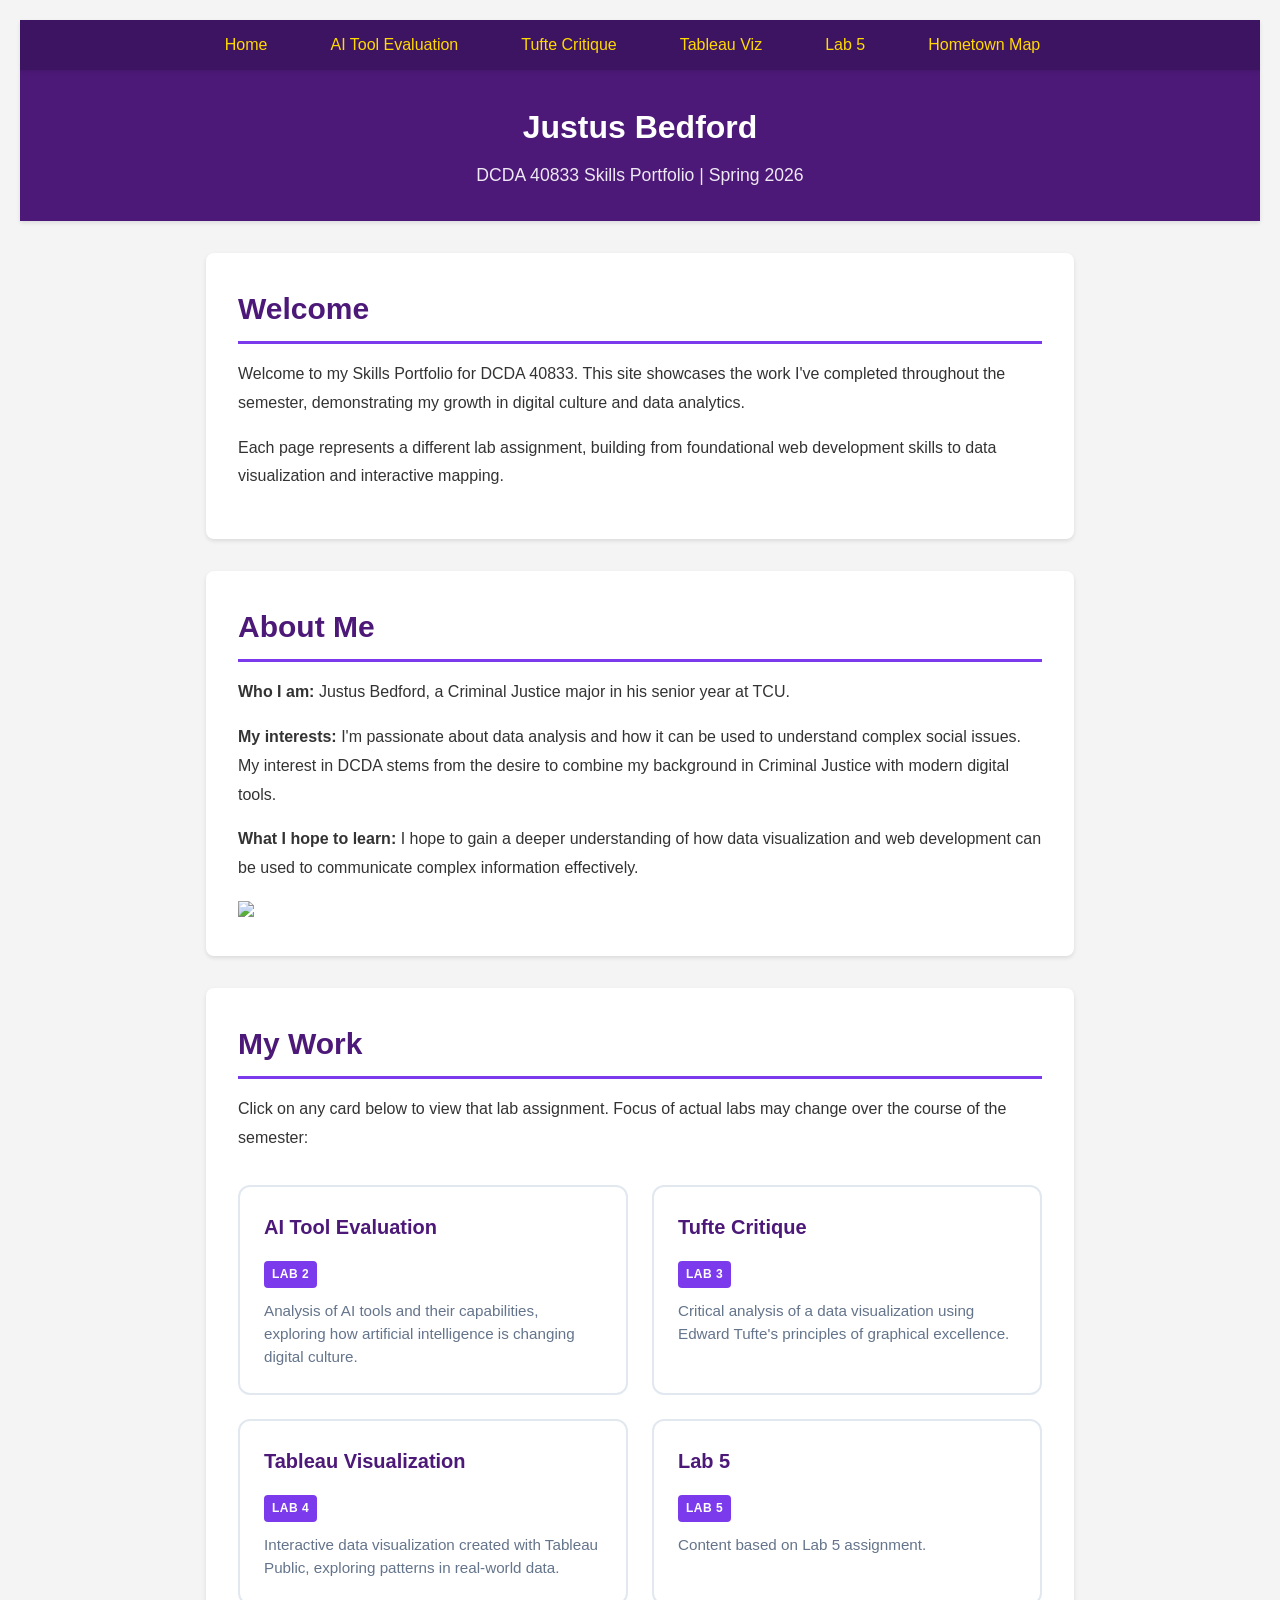
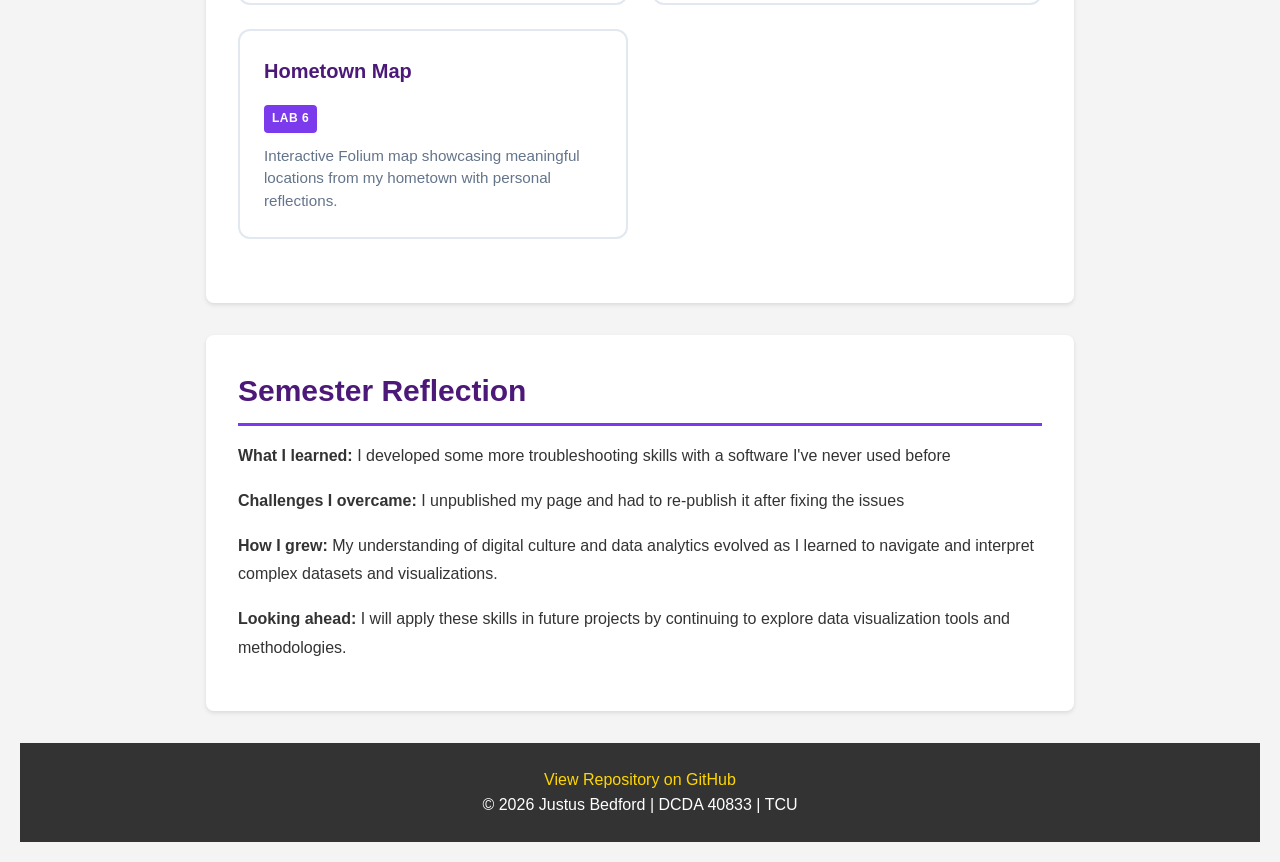
==== index.html @ 806db56d "Update index.html" ====
<!DOCTYPE html>
<html lang="en">
<head>
    <meta charset="UTF-8">
    <meta name="viewport" content="width=device-width, initial-scale=1.0">
    <meta name="description" content="Skills Portfolio showcasing work from DCDA 40833">
    <meta name="author" content="Justus Bedford">
    <title>Justus Bedford | DCDA 40833 Skills Portfolio</title>
    <style>
        body {
            font-family: 'Arial', sans-serif;
            margin: 20px;
            background-color: #000000;
            color: #ffffff;
        }
        h1, h2, h3 {
            color: #006aff	;
        }
        nav ul {
            list-style-type: none;
            padding: 0;
        }
        nav ul li {
            display: inline;
            margin-right: 15px;
        }
        nav ul li a {
            text-decoration: none;
            color: #ffd900;
            /* right here changes the color of the menu text */
        }
        nav ul li a:hover {
            text-decoration: underline;
        }
        .portfolio-grid {
            display: grid;
            grid-template-columns: repeat(auto-fit, minmax(250px, 1fr));
            gap: 20px;
        }
        .portfolio-card {
            border: 1px solid #fff7f7;
            border-radius: 5px;
            padding: 15px;
            background-color: #000000;
            text-decoration: none;
            color: inherit;
            transition: box-shadow 0.3s ease;
        }
        .portfolio-card:hover {
            box-shadow: 0 4px 8px #ff00001a;
        }
        .lab-tag {
            display: inline-block;
            background-color: #0099ff;
            color: #fff;
            padding: 2px 8px;
            border-radius: 3px;
            font-size: 0.8em;
            margin-top: 10px;
        }
        
        :root {
            --primary-color: #4d1979;
            --secondary-color: #ffd900;
            --background-color: #ffffff;
            --text-color: #000000;
        }
        /* A lot popped up when i added style so I used some of that to change text color and then messed with the colors in the root portion*/
    </style>
    <link rel="stylesheet" href="css/styles.css">
</head>
<body>
    <!-- Navigation: Links to all portfolio pages -->
    <nav>
        <ul>
            <li><a href="index.html">Home</a></li>
            <li><a href="Lab02.html">AI Tool Evaluation</a></li>
            <li><a href="tufte-critique.html">Tufte Critique</a></li>
            <li><a href="tableau-visualization.html">Tableau Viz</a></li>
            <li><a href="lab5.html">Lab 5</a></li>
            <li><a href="hometown-map.html">Hometown Map</a></li>
        </ul>
    </nav>

    <!-- Header: Your name and course info -->
    <header>
        <h1>Justus Bedford</h1>
        <p>DCDA 40833 Skills Portfolio | Spring 2026</p>
    </header>

    <main>
        <!-- Welcome Section: Brief introduction to your portfolio -->
        <section id="welcome">
            <h2>Welcome</h2>
            <!-- TODO: Write a brief introduction (2-3 sentences) about your portfolio -->
            <p>Welcome to my Skills Portfolio for DCDA 40833. This site showcases the work I've completed throughout the semester, demonstrating my growth in digital culture and data analytics.</p>
            <p>Each page represents a different lab assignment, building from foundational web development skills to data visualization and interactive mapping.</p>
        </section>
        <!-- Above is my small professional welcome to my portfolio-->
        <!-- About Section: Tell visitors about yourself -->
         <!-- Here I am replacing the placeholder text with information about myself -->
        <section id="about">
            <h2>About Me</h2>
            <!-- TODO: Replace this placeholder content with information about yourself -->
            <p><strong>Who I am:</strong> Justus Bedford, a Criminal Justice major in his senior year at TCU.</p>
            <p><strong>My interests:</strong> I'm passionate about data analysis and how it can be used to understand complex social issues. My interest in DCDA stems from the desire to combine my background in Criminal Justice with modern digital tools.</p>
            <p><strong>What I hope to learn:</strong> I hope to gain a deeper understanding of how data visualization and web development can be used to communicate complex information effectively.</p>

            <!-- Optional: Add a photo of yourself -->
             <!-- Here I added a photo of myself and resized it to 50% to make it look better-->
        <img src="images/JCB_Headshot.jpg" width = "50%">
            <!--
            <figure class="viz-container">
                <img src="images/profile-photo.jpg" alt="Photo of Your Name">
            </figure>
            -->
        </section>

        <!-- Portfolio Section: Links to all lab pages -->
        <section id="portfolio">
            <h2>My Work</h2>
            <p>Click on any card below to view that lab assignment. Focus of actual labs may change over the course of the semester:</p>

            <!-- Portfolio Grid: Cards linking to each lab page -->
            <div class="portfolio-grid">

                <!-- Lab 2: AI Tool Evaluation -->
                <a href="Lab02.html" class="portfolio-card">
                    <h3>AI Tool Evaluation</h3>
                    <span class="lab-tag">Lab 2</span>
                    <p>Analysis of AI tools and their capabilities, exploring how artificial intelligence is changing digital culture.</p>
                </a>

                <!-- Lab 3: Tufte Critique -->
                <a href="tufte-critique.html" class="portfolio-card">
                    <h3>Tufte Critique</h3>
                    <span class="lab-tag">Lab 3</span>
                    <p>Critical analysis of a data visualization using Edward Tufte's principles of graphical excellence.</p>
                </a>

                <!-- Lab 4: Tableau Visualization -->
                <a href="tableau-visualization.html" class="portfolio-card">
                    <h3>Tableau Visualization</h3>
                    <span class="lab-tag">Lab 4</span>
                    <p>Interactive data visualization created with Tableau Public, exploring patterns in real-world data.</p>
                </a>

                <!-- Lab 5: TBD -->
                <a href="lab5.html" class="portfolio-card">
                    <h3>Lab 5</h3>
                    <span class="lab-tag">Lab 5</span>
                    <p>Content based on Lab 5 assignment.</p>
                </a>

                <!-- Lab 6: Hometown Map -->
                <a href="hometown-map.html" class="portfolio-card">
                    <h3>Hometown Map</h3>
                    <span class="lab-tag">Lab 6</span>
                    <p>Interactive Folium map showcasing meaningful locations from my hometown with personal reflections.</p>
                </a>

            </div>
        </section>

        <!-- Reflection Section: Optional semester reflection -->
        <section id="reflection">
            <h2>Semester Reflection</h2>
            <!-- TODO: After completing all labs, write a reflection on your growth -->
            <p><strong>What I learned:</strong> I developed some more troubleshooting skills with a software I've never used before</p>
            <p><strong>Challenges I overcame:</strong> I unpublished my page and had to re-publish it after fixing the issues</p>
            <p><strong>How I grew:</strong> My understanding of digital culture and data analytics evolved as I learned to navigate and interpret complex datasets and visualizations.</p>
            <p><strong>Looking ahead:</strong> I will apply these skills in future projects by continuing to explore data visualization tools and methodologies.</p>
        </section>
    </main>

    <!-- Footer: Links and copyright -->
    <footer>
        <p><a href="https://github.com/JCBedford/DCDA40833-portfolio">View Repository on GitHub</a></p>
        <p>&copy; 2026 Justus Bedford | DCDA 40833 | TCU</p>
    </footer>
</body>


</html>
---- css/styles.css ----
/* =========================
   DCDA 40833 Skills Portfolio Template
   CSS Stylesheet for Student Portfolios
   ========================= */

/* =========================
   CSS Variables (Color Scheme)
   ========================= */
:root {
    --primary-color: #4d1979;      /* TCU Purple */
    --secondary-color: #7c3aed;    /* Light Purple */
    --accent-color: #ffd700;       /* Gold accent */
    --text-color: #333;            /* Dark gray for text */
    --text-secondary: #64748b;     /* Lighter gray for captions */
    --bg-color: #f4f4f4;           /* Light background */
    --white: #ffffff;
}

/* =========================
   Basic Reset & Typography
   ========================= */
* {
    margin: 0;
    padding: 0;
    box-sizing: border-box;
}

html {
    scroll-behavior: smooth;       /* Smooth scrolling for anchor links */
}

body {
    font-family: -apple-system, BlinkMacSystemFont, 'Segoe UI', 'Roboto', 'Helvetica Neue', Arial, sans-serif;
    line-height: 1.6;
    color: var(--text-color);
    background-color: var(--bg-color);
}

/* =========================
   Header & Navigation
   ========================= */
/* Style semantic tags directly - no classes needed! */
header {
    background-color: var(--primary-color);
    color: white;
    padding: 2rem 0;
    text-align: center;
    box-shadow: 0 2px 4px rgba(0, 0, 0, 0.1);
}

header h1 {
    color: white;
    margin: 0 0 0.5rem 0;
    font-size: 2rem;
}

header p {
    margin: 0;
    opacity: 0.9;
    font-size: 1.1rem;
}

nav {
    background-color: #3d1461;
    padding: 0.75rem;
    display: flex;              /* Make nav a flex container */
    justify-content: center;    /* Center the ul inside nav */
    position: sticky;           /* Stick to top when scrolling */
    top: 0;
    z-index: 100;
    box-shadow: 0 2px 4px rgba(0, 0, 0, 0.1);
}

/* Style the navigation list */
nav ul {
    list-style: none;           /* Remove bullets */
    padding: 0;                 /* Remove default padding */
    margin: 0;                  /* Remove default margin */
    display: flex;              /* Arrange items horizontally */
    flex-direction: row;        /* Explicit: horizontal on desktop */
    justify-content: center;    /* Center the items */
    gap: 1rem;                  /* Space between items */
    flex-wrap: wrap;            /* Wrap on small screens */
}

nav li {
    list-style: none;           /* Extra insurance - remove bullets */
}

nav a {
    color: white;
    text-decoration: none;
    padding: 0.5rem 1rem;
    transition: background-color 0.3s ease;
    border-radius: 4px;
}

nav a:hover {
    background-color: var(--primary-color);
}

/* =========================
   Main Content
   ========================= */
/* Style main semantic tag directly */
main {
    max-width: 900px;          /* Don't get too wide */
    margin: 2rem auto;         /* Center horizontally */
    padding: 0 1rem;           /* Space on sides for mobile */
}

/* All sections inside main get consistent styling */
main section {
    background-color: white;
    padding: 2rem;
    margin-bottom: 2rem;       /* Space between sections */
    border-radius: 8px;        /* Rounded corners */
    box-shadow: 0 2px 4px rgba(0, 0, 0, 0.1);
}

/* Style h2 headings inside sections */
main section h2 {
    color: var(--primary-color);
    border-bottom: 3px solid var(--secondary-color);
    padding-bottom: 0.5rem;
    margin-bottom: 1rem;
    font-size: 1.875rem;
}

main section h3 {
    color: var(--text-color);
    margin-top: 1.5rem;
    margin-bottom: 0.75rem;
    font-size: 1.5rem;
}

/* Paragraphs inside sections */
main section p {
    margin-bottom: 1rem;
    line-height: 1.8;
}

/* Lists inside sections */
main section ul,
main section ol {
    margin: 1rem 0 1rem 2rem;
    line-height: 1.8;
}

main section li {
    margin-bottom: 0.5rem;
}

/* =========================
   Data Visualizations
   ========================= */
/* Container for charts and images */
.viz-container {
    margin: 2rem 0;
    text-align: center;
}

.viz-container img {
    max-width: 100%;           /* Responsive: never wider than container */
    height: auto;              /* Maintain aspect ratio */
    border-radius: 8px;
    box-shadow: 0 4px 6px rgba(0, 0, 0, 0.1);
    margin-bottom: 0.5rem;
}

/* Figure captions */
.viz-container figcaption {
    font-style: italic;
    color: var(--text-secondary);
    font-size: 0.9rem;
    margin-top: 0.5rem;
}

/* Grid layout for multiple visualizations */
.viz-grid {
    display: grid;
    grid-template-columns: repeat(auto-fit, minmax(300px, 1fr));
    gap: 1.5rem;
    margin: 2rem 0;
}

/* =========================
   Code Blocks
   ========================= */
/* Improve pre/code styling for Python code */
pre {
    background: #2d2d2d;          /* Dark background */
    color: #f8f8f2;               /* Light text */
    border: none;
    border-radius: 8px;
    padding: 1.5rem;
    overflow-x: auto;
    margin: 1.5rem 0;
    font-size: 0.9rem;
    line-height: 1.5;
}

code {
    font-family: 'SF Mono', Monaco, 'Cascadia Code', 'Roboto Mono', Consolas, 'Courier New', monospace;
}

/* Inline code (inside paragraphs) */
p code, li code {
    background: #f4f4f4;
    color: #c7254e;
    padding: 0.2rem 0.4rem;
    border-radius: 3px;
    font-size: 0.9em;
}

/* Code block titles */
.code-title {
    background: #1e1e1e;
    color: #9cdcfe;
    padding: 0.5rem 1rem;
    border-radius: 8px 8px 0 0;
    font-family: monospace;
    font-size: 0.85rem;
    margin-bottom: -0.5rem;
}

.code-title + pre {
    border-radius: 0 0 8px 8px;
    margin-top: 0;
}

/* =========================
   Data Tables
   ========================= */
table {
    width: 100%;
    border-collapse: collapse;
    margin: 1.5rem 0;
    background: white;
}

th, td {
    padding: 0.75rem 1rem;
    text-align: left;
    border: 1px solid #e2e8f0;
}

th {
    background: var(--primary-color);
    color: white;
    font-weight: 600;
}

tr:nth-child(even) {
    background: #f8f9fa;
}

.results-table {
    font-size: 0.95rem;
    margin: 1.5rem auto;
    max-width: 700px;
}

.results-table td {
    text-align: center;
}

.results-table td:first-child {
    text-align: left;
    font-weight: 500;
}

/* Highlight key rows */
.results-table tr.highlight {
    background: #fff3cd;
    font-weight: bold;
}

/* =========================
   Framework Connections
   ========================= */
.framework-callout {
    background: linear-gradient(135deg, #f0e7f8, #e9d5ff);
    border-left: 5px solid var(--secondary-color);
    border-radius: 8px;
    padding: 1.5rem;
    margin: 2rem 0;
}

.framework-callout h3 {
    color: var(--primary-color);
    margin-top: 0;
}

.framework-callout strong {
    color: var(--secondary-color);
}

/* =========================
   Portfolio Cards
   ========================= */
/* Grid layout for portfolio cards on home page */
.portfolio-grid {
    display: grid;
    grid-template-columns: repeat(auto-fit, minmax(280px, 1fr));
    gap: 1.5rem;
    margin: 2rem 0;
}

/* Individual portfolio card styling */
.portfolio-card {
    display: block;
    background: white;
    border: 2px solid #e2e8f0;
    border-radius: 12px;
    padding: 1.5rem;
    text-decoration: none;
    color: var(--text-color);
    transition: all 0.3s ease;
    position: relative;
}

.portfolio-card:hover {
    border-color: var(--primary-color);
    box-shadow: 0 8px 16px rgba(77, 25, 121, 0.15);
    transform: translateY(-4px);
}

.portfolio-card h3 {
    color: var(--primary-color);
    margin: 0 0 0.5rem 0;
    font-size: 1.25rem;
}

.portfolio-card p {
    color: var(--text-secondary);
    font-size: 0.95rem;
    margin: 0.75rem 0 0 0;
    line-height: 1.5;
}

/* Lab tag badge on portfolio cards */
.lab-tag {
    display: inline-block;
    background: var(--secondary-color);
    color: white;
    font-size: 0.75rem;
    font-weight: 600;
    padding: 0.25rem 0.5rem;
    border-radius: 4px;
    text-transform: uppercase;
    letter-spacing: 0.5px;
}

/* =========================
   Footer (semantic tag)
   ========================= */
footer {
    background-color: #333;
    color: white;
    text-align: center;
    padding: 1.5rem;
    margin-top: 2rem;
}

footer a {
    color: var(--accent-color);
    text-decoration: none;
}

footer a:hover {
    text-decoration: underline;
}

/* =========================
   Responsive Design (Mobile)
   ========================= */
@media (max-width: 768px) {
    header h1 {
        font-size: 1.5rem;     /* Smaller on mobile */
    }

    nav {
        font-size: 0.9rem;
    }

    /* Stack navigation vertically on mobile */
    nav ul {
        flex-direction: column;  /* Change from row to column */
        align-items: center;     /* Center the stacked items */
    }

    nav a {
        display: block;          /* Full width for easier tapping */
        width: 100%;
        text-align: center;
    }

    main section {
        padding: 1rem;         /* Less padding on mobile */
    }

    .viz-grid {
        grid-template-columns: 1fr;  /* Single column on mobile */
    }
}

/* =========================
   Print Styles (Optional)
   ========================= */
@media print {
    nav {
        display: none;
    }

    main section {
        box-shadow: none;
        page-break-inside: avoid;
    }
}
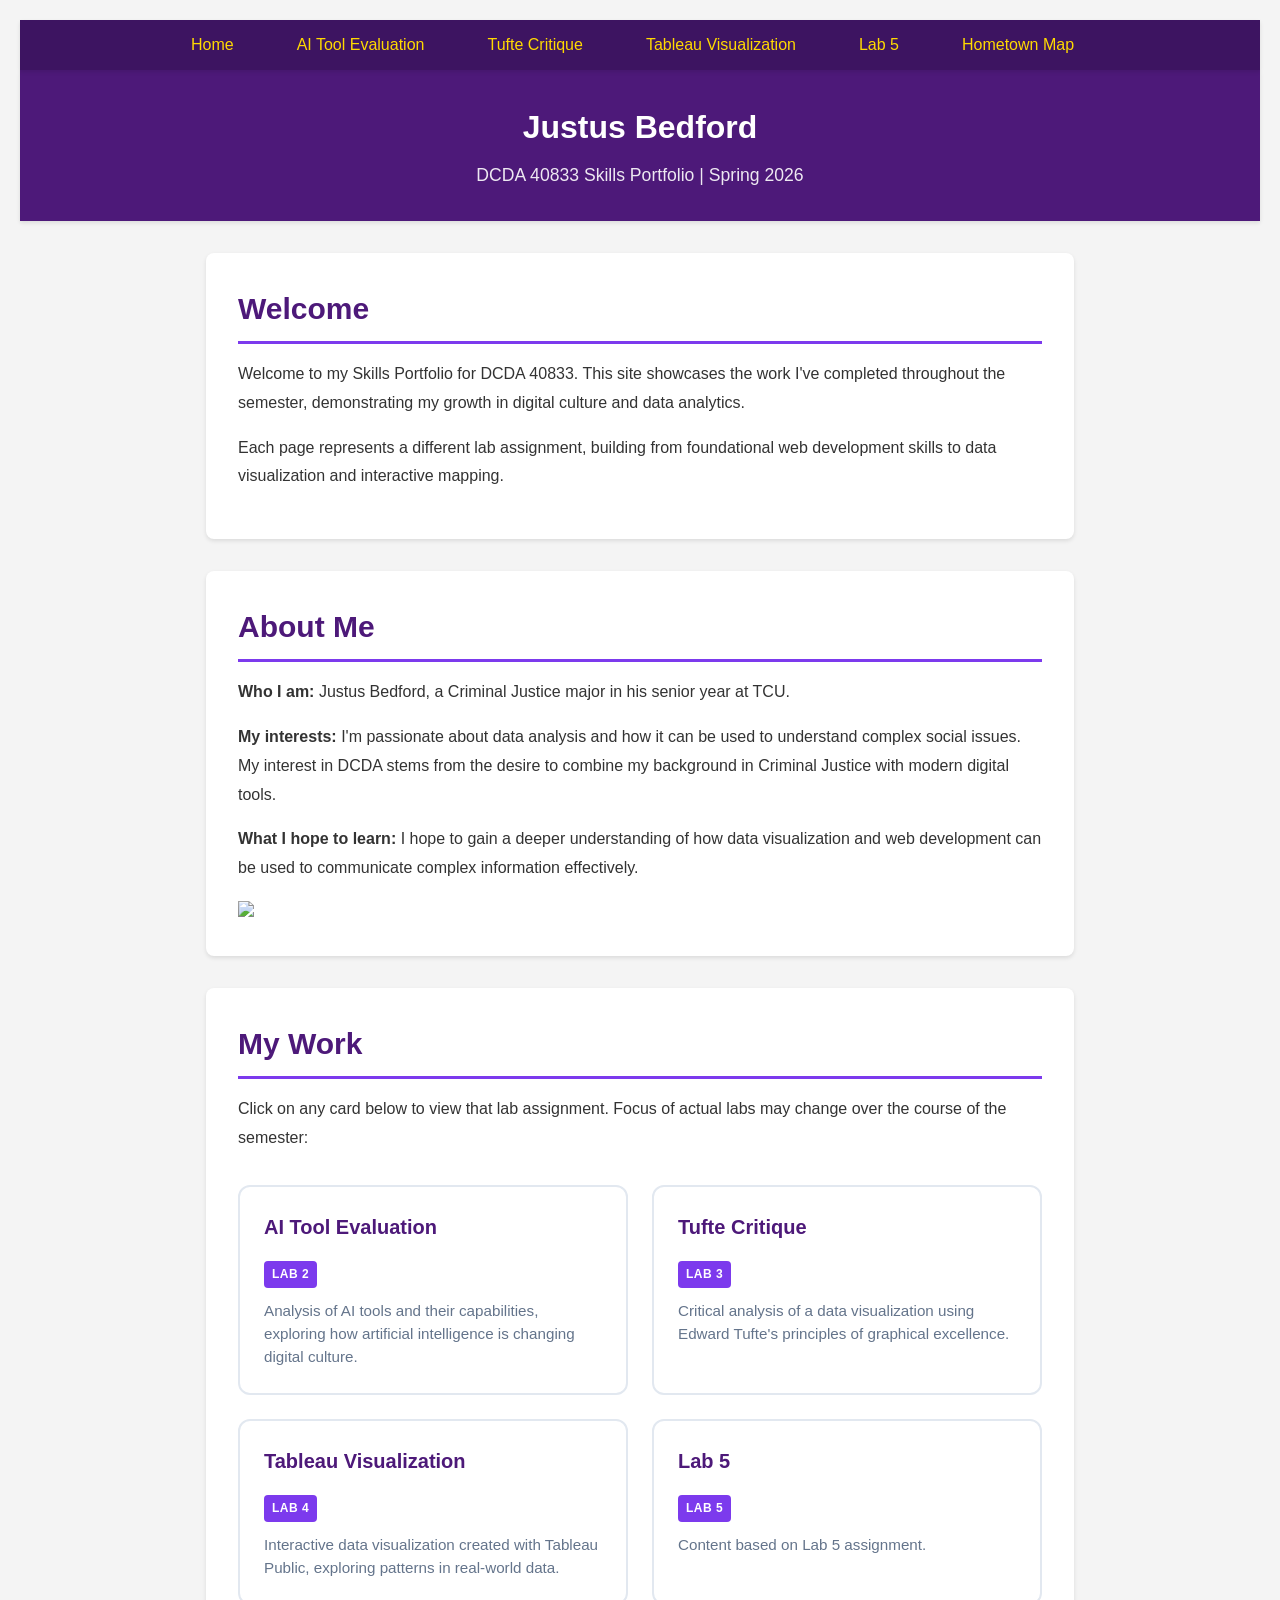
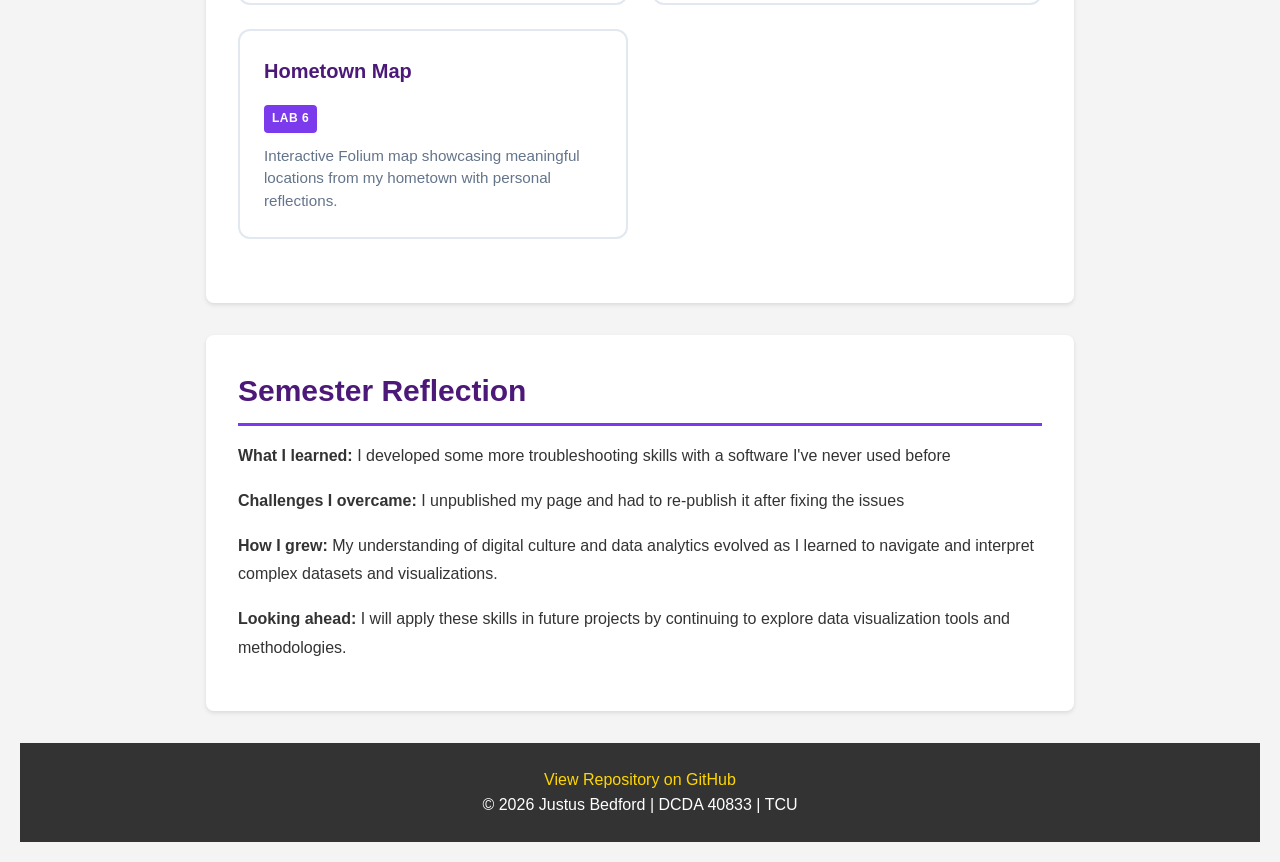
==== commit 2791d85d: "Finished hopefully" ====
--- a/index.html
+++ b/index.html
@@ -75,8 +75,8 @@
         <ul>
             <li><a href="index.html">Home</a></li>
             <li><a href="Lab02.html">AI Tool Evaluation</a></li>
-            <li><a href="tufte-critique.html">Tufte Critique</a></li>
-            <li><a href="tableau-visualization.html">Tableau Viz</a></li>
+            <li><a href="Lab03.html">Tufte Critique</a></li>
+            <li><a href="Lab04.html">Tableau Visualization</a></li>
             <li><a href="lab5.html">Lab 5</a></li>
             <li><a href="hometown-map.html">Hometown Map</a></li>
         </ul>
@@ -132,14 +132,14 @@
                 </a>
 
                 <!-- Lab 3: Tufte Critique -->
-                <a href="tufte-critique.html" class="portfolio-card">
+                <a href="Lab03.html" class="portfolio-card">
                     <h3>Tufte Critique</h3>
                     <span class="lab-tag">Lab 3</span>
                     <p>Critical analysis of a data visualization using Edward Tufte's principles of graphical excellence.</p>
                 </a>
 
                 <!-- Lab 4: Tableau Visualization -->
-                <a href="tableau-visualization.html" class="portfolio-card">
+                <a href="Lab04.html" class="portfolio-card">
                     <h3>Tableau Visualization</h3>
                     <span class="lab-tag">Lab 4</span>
                     <p>Interactive data visualization created with Tableau Public, exploring patterns in real-world data.</p>
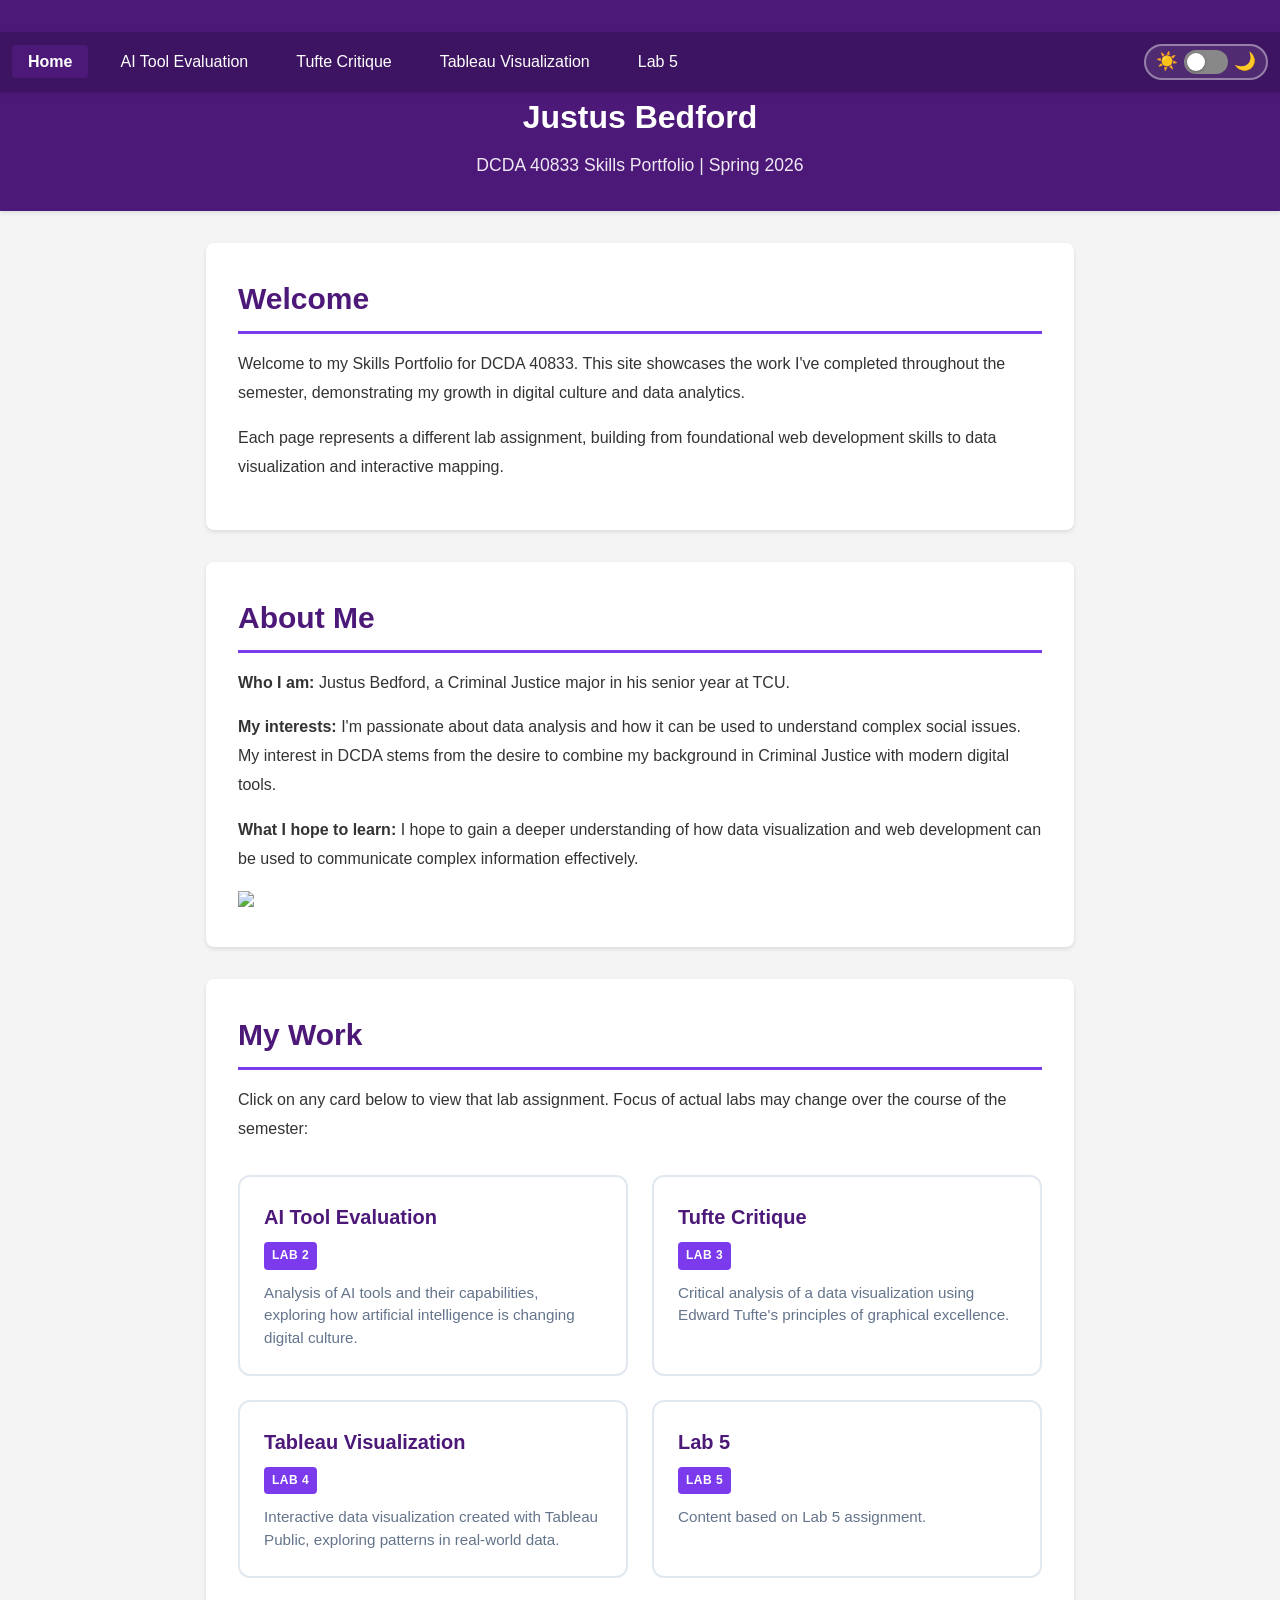
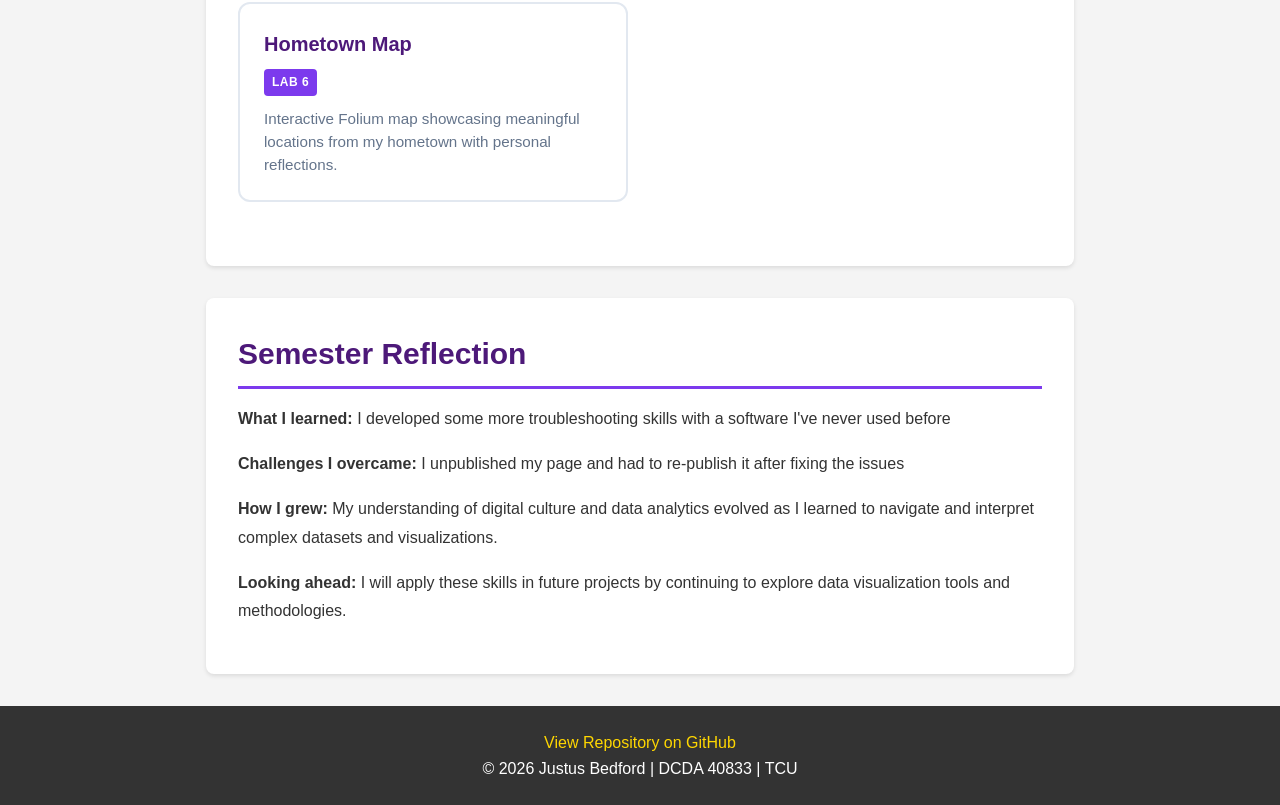
==== commit d9581f68: "Night mode attempt one" ====
--- a/index.html
+++ b/index.html
@@ -6,84 +6,32 @@
     <meta name="description" content="Skills Portfolio showcasing work from DCDA 40833">
     <meta name="author" content="Justus Bedford">
     <title>Justus Bedford | DCDA 40833 Skills Portfolio</title>
-    <style>
-        body {
-            font-family: 'Arial', sans-serif;
-            margin: 20px;
-            background-color: #000000;
-            color: #ffffff;
-        }
-        h1, h2, h3 {
-            color: #006aff	;
-        }
-        nav ul {
-            list-style-type: none;
-            padding: 0;
-        }
-        nav ul li {
-            display: inline;
-            margin-right: 15px;
-        }
-        nav ul li a {
-            text-decoration: none;
-            color: #ffd900;
-            /* right here changes the color of the menu text */
-        }
-        nav ul li a:hover {
-            text-decoration: underline;
-        }
-        .portfolio-grid {
-            display: grid;
-            grid-template-columns: repeat(auto-fit, minmax(250px, 1fr));
-            gap: 20px;
-        }
-        .portfolio-card {
-            border: 1px solid #fff7f7;
-            border-radius: 5px;
-            padding: 15px;
-            background-color: #000000;
-            text-decoration: none;
-            color: inherit;
-            transition: box-shadow 0.3s ease;
-        }
-        .portfolio-card:hover {
-            box-shadow: 0 4px 8px #ff00001a;
-        }
-        .lab-tag {
-            display: inline-block;
-            background-color: #0099ff;
-            color: #fff;
-            padding: 2px 8px;
-            border-radius: 3px;
-            font-size: 0.8em;
-            margin-top: 10px;
-        }
-        
-        :root {
-            --primary-color: #4d1979;
-            --secondary-color: #ffd900;
-            --background-color: #ffffff;
-            --text-color: #000000;
-        }
-        /* A lot popped up when i added style so I used some of that to change text color and then messed with the colors in the root portion*/
-    </style>
     <link rel="stylesheet" href="css/styles.css">
 </head>
 <body>
+    <header>
     <!-- Navigation: Links to all portfolio pages -->
     <nav>
+        <button class="hamburger" aria-label="Toggle navigation" aria-expanded="false">
+            <span></span>
+            <span></span>
+            <span></span>
+        </button>
         <ul>
-            <li><a href="index.html">Home</a></li>
+            <li><a href="index.html" class="active">Home</a></li>
             <li><a href="Lab02.html">AI Tool Evaluation</a></li>
             <li><a href="Lab03.html">Tufte Critique</a></li>
             <li><a href="Lab04.html">Tableau Visualization</a></li>
             <li><a href="lab5.html">Lab 5</a></li>
-            <li><a href="hometown-map.html">Hometown Map</a></li>
         </ul>
+        <button type="button" class="dark-mode-switch" id="darkModeToggle" title="Toggle dark mode" onclick="document.body.classList.toggle('dark-mode');">
+            <span class="toggle-icon">☀️</span>
+            <span class="dark-mode-label"><span class="toggle-ball"></span></span>
+            <span class="toggle-icon">🌙</span>
+        </button>
     </nav>
 
     <!-- Header: Your name and course info -->
-    <header>
         <h1>Justus Bedford</h1>
         <p>DCDA 40833 Skills Portfolio | Spring 2026</p>
     </header>
@@ -178,7 +126,26 @@
         <p><a href="https://github.com/JCBedford/DCDA40833-portfolio">View Repository on GitHub</a></p>
         <p>&copy; 2026 Justus Bedford | DCDA 40833 | TCU</p>
     </footer>
+
+    <script>
+        (function() {
+            // Hamburger menu toggle
+            var hamburger = document.querySelector('.hamburger');
+            var nav = document.querySelector('nav');
+            if (hamburger && nav) {
+                hamburger.addEventListener('click', function() {
+                    nav.classList.toggle('nav-open');
+                    this.setAttribute('aria-expanded', nav.classList.contains('nav-open'));
+                });
+                var links = document.querySelectorAll('nav a');
+                for (var i = 0; i < links.length; i++) {
+                    links[i].addEventListener('click', function() {
+                        nav.classList.remove('nav-open');
+                        hamburger.setAttribute('aria-expanded', 'false');
+                    });
+                }
+            }
+        })();
+    </script>
 </body>
-
-
 </html>
--- a/css/styles.css
+++ b/css/styles.css
@@ -34,6 +34,8 @@
     line-height: 1.6;
     color: var(--text-color);
     background-color: var(--bg-color);
+    /* Smooth transition when toggling dark mode */
+    transition: background-color 0.3s ease, color 0.3s ease;
 }
 
 /* =========================
@@ -46,6 +48,7 @@
     padding: 2rem 0;
     text-align: center;
     box-shadow: 0 2px 4px rgba(0, 0, 0, 0.1);
+    transition: background-color 0.3s ease;
 }
 
 header h1 {
@@ -65,10 +68,12 @@
     padding: 0.75rem;
     display: flex;              /* Make nav a flex container */
     justify-content: center;    /* Center the ul inside nav */
+    align-items: center;        /* Vertically center items */
     position: sticky;           /* Stick to top when scrolling */
     top: 0;
     z-index: 100;
     box-shadow: 0 2px 4px rgba(0, 0, 0, 0.1);
+    transition: background-color 0.3s ease;
 }
 
 /* Style the navigation list */
@@ -99,6 +104,125 @@
     background-color: var(--primary-color);
 }
 
+/* Highlight the current page link in the nav */
+nav a.active {
+    background-color: var(--primary-color);
+    font-weight: 600;
+    border-radius: 4px;
+}
+
+/* =========================
+   Dark Mode Toggle Slider
+   ========================= */
+/* Container — a real <button> so it's natively clickable */
+.dark-mode-switch {
+    margin-left: auto;
+    display: flex;
+    align-items: center;
+    flex-shrink: 0;
+    gap: 6px;
+    cursor: pointer;
+    padding: 4px 10px;
+    border: 2px solid rgba(255, 255, 255, 0.4);
+    border-radius: 30px;
+    background: rgba(255, 255, 255, 0.1);
+    transition: background 0.3s ease, border-color 0.3s ease;
+    /* Reset default button styles */
+    font: inherit;
+    color: inherit;
+    outline: none;
+    -webkit-appearance: none;
+    appearance: none;
+}
+
+.dark-mode-switch:hover {
+    background: rgba(255, 255, 255, 0.2);
+    border-color: rgba(255, 255, 255, 0.7);
+}
+
+/* Sun / moon emoji icons flanking the track */
+.toggle-icon {
+    font-size: 1.1rem;
+    line-height: 1;
+    user-select: none;
+}
+
+/* The slider track */
+.dark-mode-label {
+    display: block;
+    width: 44px;
+    height: 24px;
+    background-color: #888;        /* Track color (light mode) */
+    border-radius: 24px;
+    position: relative;
+    cursor: pointer;
+    transition: background-color 0.3s ease;
+}
+
+/* The sliding ball */
+.toggle-ball {
+    position: absolute;
+    top: 3px;
+    left: 3px;
+    width: 18px;
+    height: 18px;
+    background-color: #fff;
+    border-radius: 50%;
+    transition: transform 0.3s ease;
+    box-shadow: 0 1px 3px rgba(0,0,0,0.3);
+}
+
+/* When dark mode is active → slide ball right and change track color */
+body.dark-mode .dark-mode-switch {
+    border-color: var(--accent-color);
+    background: rgba(255, 215, 0, 0.15);
+}
+
+body.dark-mode .dark-mode-label {
+    background-color: var(--accent-color);   /* Gold track in dark mode */
+}
+
+body.dark-mode .toggle-ball {
+    transform: translateX(20px);             /* Slide to right */
+}
+
+/* =========================
+   Hamburger Menu Button
+   ========================= */
+.hamburger {
+    display: none;
+    flex-direction: column;
+    justify-content: center;
+    gap: 5px;
+    background: none;
+    border: none;
+    cursor: pointer;
+    padding: 0.5rem;
+    z-index: 110;
+}
+
+.hamburger span {
+    display: block;
+    width: 25px;
+    height: 3px;
+    background-color: white;
+    border-radius: 2px;
+    transition: transform 0.3s ease, opacity 0.3s ease;
+}
+
+/* Animate to X when open */
+nav.nav-open .hamburger span:nth-child(1) {
+    transform: translateY(8px) rotate(45deg);
+}
+
+nav.nav-open .hamburger span:nth-child(2) {
+    opacity: 0;
+}
+
+nav.nav-open .hamburger span:nth-child(3) {
+    transform: translateY(-8px) rotate(-45deg);
+}
+
 /* =========================
    Main Content
    ========================= */
@@ -111,11 +235,12 @@
 
 /* All sections inside main get consistent styling */
 main section {
-    background-color: white;
+    background-color: var(--white);
     padding: 2rem;
     margin-bottom: 2rem;       /* Space between sections */
     border-radius: 8px;        /* Rounded corners */
     box-shadow: 0 2px 4px rgba(0, 0, 0, 0.1);
+    transition: background-color 0.3s ease, color 0.3s ease;
 }
 
 /* Style h2 headings inside sections */
@@ -236,7 +361,7 @@
     width: 100%;
     border-collapse: collapse;
     margin: 1.5rem 0;
-    background: white;
+    background: var(--white);
 }
 
 th, td {
@@ -310,7 +435,7 @@
 /* Individual portfolio card styling */
 .portfolio-card {
     display: block;
-    background: white;
+    background: var(--white);
     border: 2px solid #e2e8f0;
     border-radius: 12px;
     padding: 1.5rem;
@@ -361,6 +486,7 @@
     text-align: center;
     padding: 1.5rem;
     margin-top: 2rem;
+    transition: background-color 0.3s ease;
 }
 
 footer a {
@@ -380,20 +506,50 @@
         font-size: 1.5rem;     /* Smaller on mobile */
     }
 
+    /* Show hamburger button on mobile */
+    .hamburger {
+        display: flex;
+    }
+
     nav {
         font-size: 0.9rem;
-    }
-
-    /* Stack navigation vertically on mobile */
+        justify-content: flex-start;
+        align-items: center;
+        flex-wrap: wrap;
+    }
+
+    /* Hide nav links by default on mobile */
     nav ul {
-        flex-direction: column;  /* Change from row to column */
-        align-items: center;     /* Center the stacked items */
+        display: none;
+        flex-direction: column;
+        align-items: center;
+        width: 100%;
+        flex-basis: 100%;
+        padding: 0.5rem 0;
     }
 
     nav a {
-        display: block;          /* Full width for easier tapping */
+        display: block;
         width: 100%;
         text-align: center;
+    }
+
+    /* Show links when hamburger is toggled */
+    nav.nav-open ul {
+        display: flex;
+    }
+
+    /* Make each list item full-width on mobile */
+    nav ul li {
+        display: block;
+        width: 100%;
+        margin-right: 0;
+    }
+
+    /* Keep the dark-mode slider visible on mobile */
+    .dark-mode-switch {
+        margin-left: auto;
+        order: 1;
     }
 
     main section {
@@ -418,3 +574,126 @@
         page-break-inside: avoid;
     }
 }
+
+/* =========================
+   Dark Mode Overrides
+   =========================
+   When the user clicks the dark-mode toggle, JavaScript adds
+   the "dark-mode" class to <body>.  These rules override the
+   light-theme CSS custom properties and any hard-coded colors
+   so the entire page switches to a dark palette.
+   ========================= */
+body.dark-mode {
+    --bg-color: #1a1a2e;            /* Deep navy background */
+    --text-color: #e0e0e0;          /* Light gray text */
+    --white: #2a2a3e;               /* Dark card / section bg */
+    --primary-color: #7c3aed;       /* Lighter purple for contrast */
+    --secondary-color: #a78bfa;     /* Softer purple accents */
+    --text-secondary: #a0a0b0;      /* Muted caption text */
+    --accent-color: #ffd700;        /* Gold stays the same */
+
+    /* Explicit overrides (belt-and-suspenders for all browsers) */
+    background-color: #1a1a2e;
+    color: #e0e0e0;
+}
+
+/* Nav bar in dark mode */
+body.dark-mode nav {
+    background-color: #16162a;
+}
+
+/* Header in dark mode */
+body.dark-mode header {
+    background-color: #7c3aed;
+}
+
+/* Section cards in dark mode */
+body.dark-mode main section {
+    background-color: #2a2a3e;
+    color: #e0e0e0;
+    box-shadow: 0 2px 4px rgba(0, 0, 0, 0.3);
+}
+
+/* Headings inside sections */
+body.dark-mode main section h2 {
+    color: #a78bfa;
+    border-bottom-color: #a78bfa;
+}
+
+body.dark-mode main section h3 {
+    color: #e0e0e0;
+}
+
+/* Portfolio cards */
+body.dark-mode .portfolio-card {
+    background-color: #2a2a3e;
+    color: #e0e0e0;
+    border-color: #444;
+}
+
+body.dark-mode .portfolio-card:hover {
+    box-shadow: 0 8px 16px rgba(124, 58, 237, 0.25);
+}
+
+body.dark-mode .portfolio-card h3 {
+    color: var(--secondary-color);
+}
+
+/* Tables */
+body.dark-mode table {
+    background: #2a2a3e;
+}
+
+body.dark-mode th {
+    background: #7c3aed;
+}
+
+body.dark-mode tr:nth-child(even) {
+    background: #2f2f45;
+}
+
+body.dark-mode td,
+body.dark-mode th {
+    border-color: #444;
+}
+
+/* Inline code */
+body.dark-mode p code,
+body.dark-mode li code {
+    background: #333;
+    color: #f0a0c0;
+}
+
+/* Footer */
+body.dark-mode footer {
+    background-color: #111;
+    color: #ccc;
+}
+
+/* Framework callout */
+body.dark-mode .framework-callout {
+    background: linear-gradient(135deg, #2a2040, #3a2a5e);
+}
+
+/* Images — slight rounding already exists, add a subtle border */
+body.dark-mode .viz-container img {
+    box-shadow: 0 4px 6px rgba(0, 0, 0, 0.4);
+}
+
+/* Lab tag badge */
+body.dark-mode .lab-tag {
+    background: #a78bfa;
+}
+
+/* Links in dark mode */
+body.dark-mode a {
+    color: #a78bfa;
+}
+
+body.dark-mode nav a {
+    color: white;
+}
+
+body.dark-mode footer a {
+    color: #ffd700;
+}
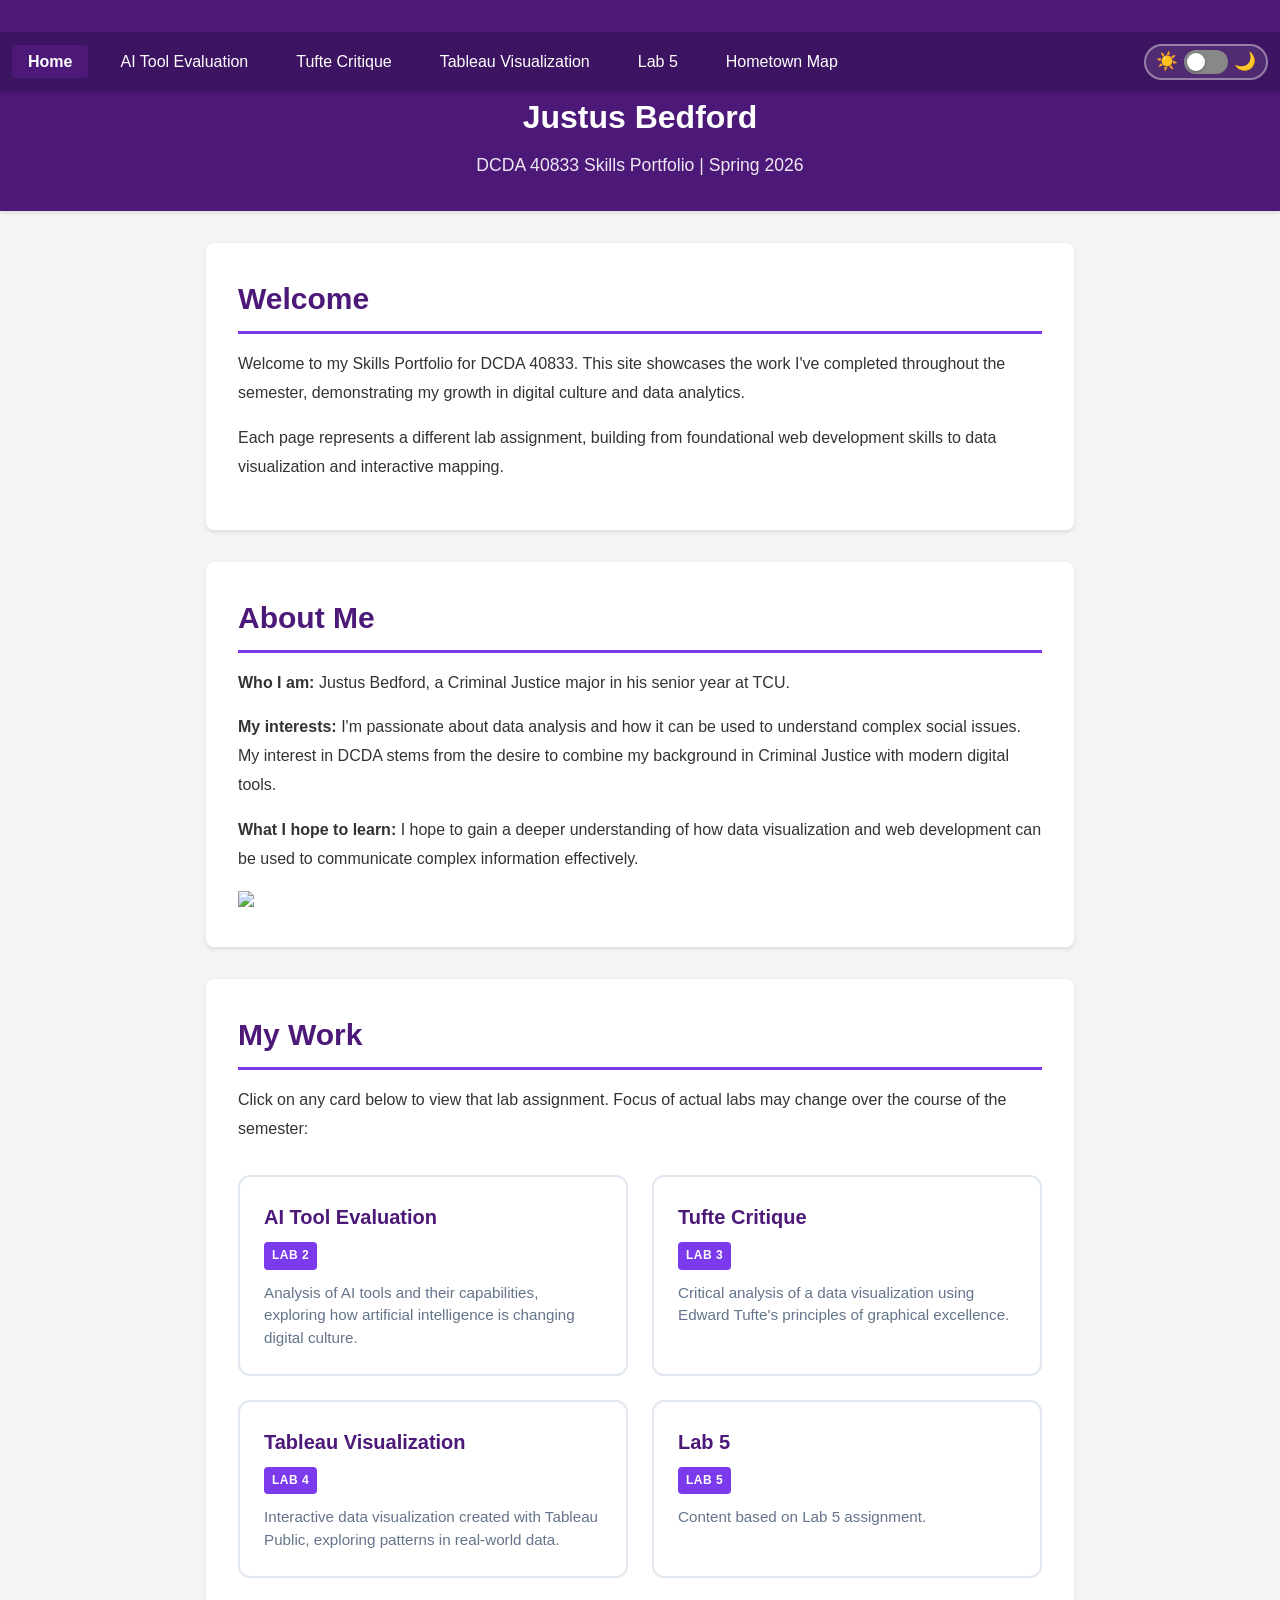
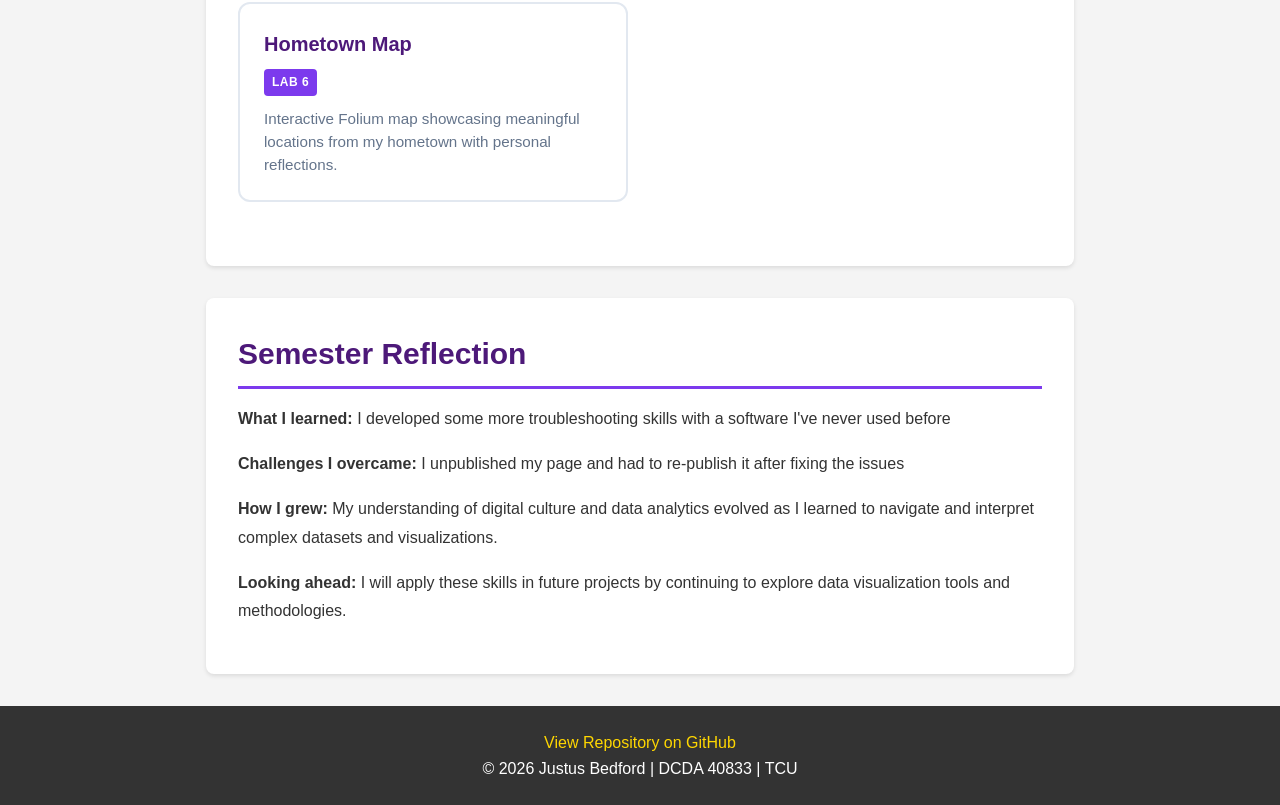
==== commit 2af39f53: "Lab 6 done" ====
--- a/index.html
+++ b/index.html
@@ -22,9 +22,10 @@
             <li><a href="Lab02.html">AI Tool Evaluation</a></li>
             <li><a href="Lab03.html">Tufte Critique</a></li>
             <li><a href="Lab04.html">Tableau Visualization</a></li>
-            <li><a href="lab5.html">Lab 5</a></li>
+            <li><a href="Lab05.html">Lab 5
+            <li><a href="Lab06.html">Hometown Map</a></li>
         </ul>
-        <button type="button" class="dark-mode-switch" id="darkModeToggle" title="Toggle dark mode" onclick="document.body.classList.toggle('dark-mode');">
+        <button type="button" class="dark-mode-switch" id="darkModeToggle" title="Toggle dark mode" onclick="document.body.classList.toggle('dark-mode'); localStorage.setItem('darkMode', document.body.classList.contains('dark-mode') ? 'enabled' : 'disabled');">
             <span class="toggle-icon">☀️</span>
             <span class="dark-mode-label"><span class="toggle-ball"></span></span>
             <span class="toggle-icon">🌙</span>
@@ -94,14 +95,14 @@
                 </a>
 
                 <!-- Lab 5: TBD -->
-                <a href="lab5.html" class="portfolio-card">
+                <a href="Lab05.html" class="portfolio-card">
                     <h3>Lab 5</h3>
                     <span class="lab-tag">Lab 5</span>
                     <p>Content based on Lab 5 assignment.</p>
                 </a>
 
                 <!-- Lab 6: Hometown Map -->
-                <a href="hometown-map.html" class="portfolio-card">
+                <a href="Lab06.html" class="portfolio-card">
                     <h3>Hometown Map</h3>
                     <span class="lab-tag">Lab 6</span>
                     <p>Interactive Folium map showcasing meaningful locations from my hometown with personal reflections.</p>
@@ -129,6 +130,10 @@
 
     <script>
         (function() {
+            // Restore dark mode from previous visit
+            if (localStorage.getItem('darkMode') === 'enabled') {
+                document.body.classList.add('dark-mode');
+            }
             // Hamburger menu toggle
             var hamburger = document.querySelector('.hamburger');
             var nav = document.querySelector('nav');
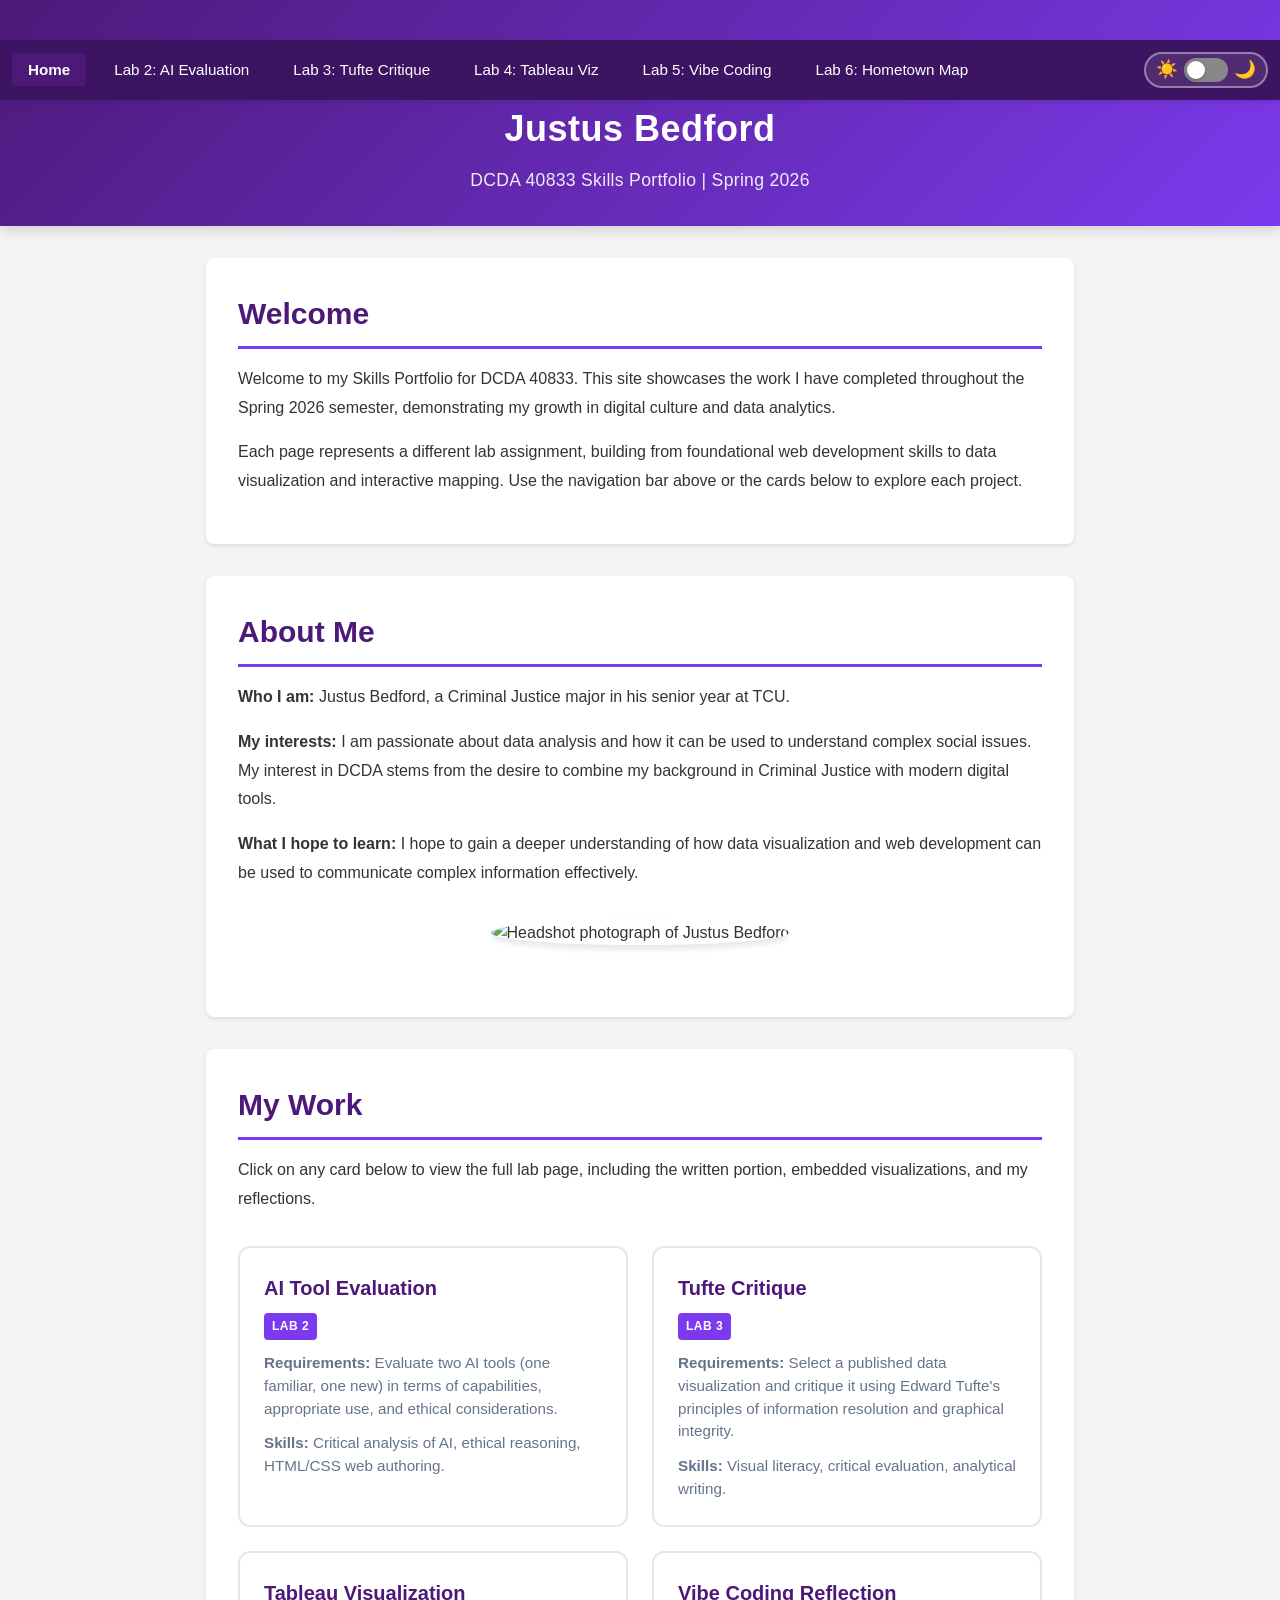
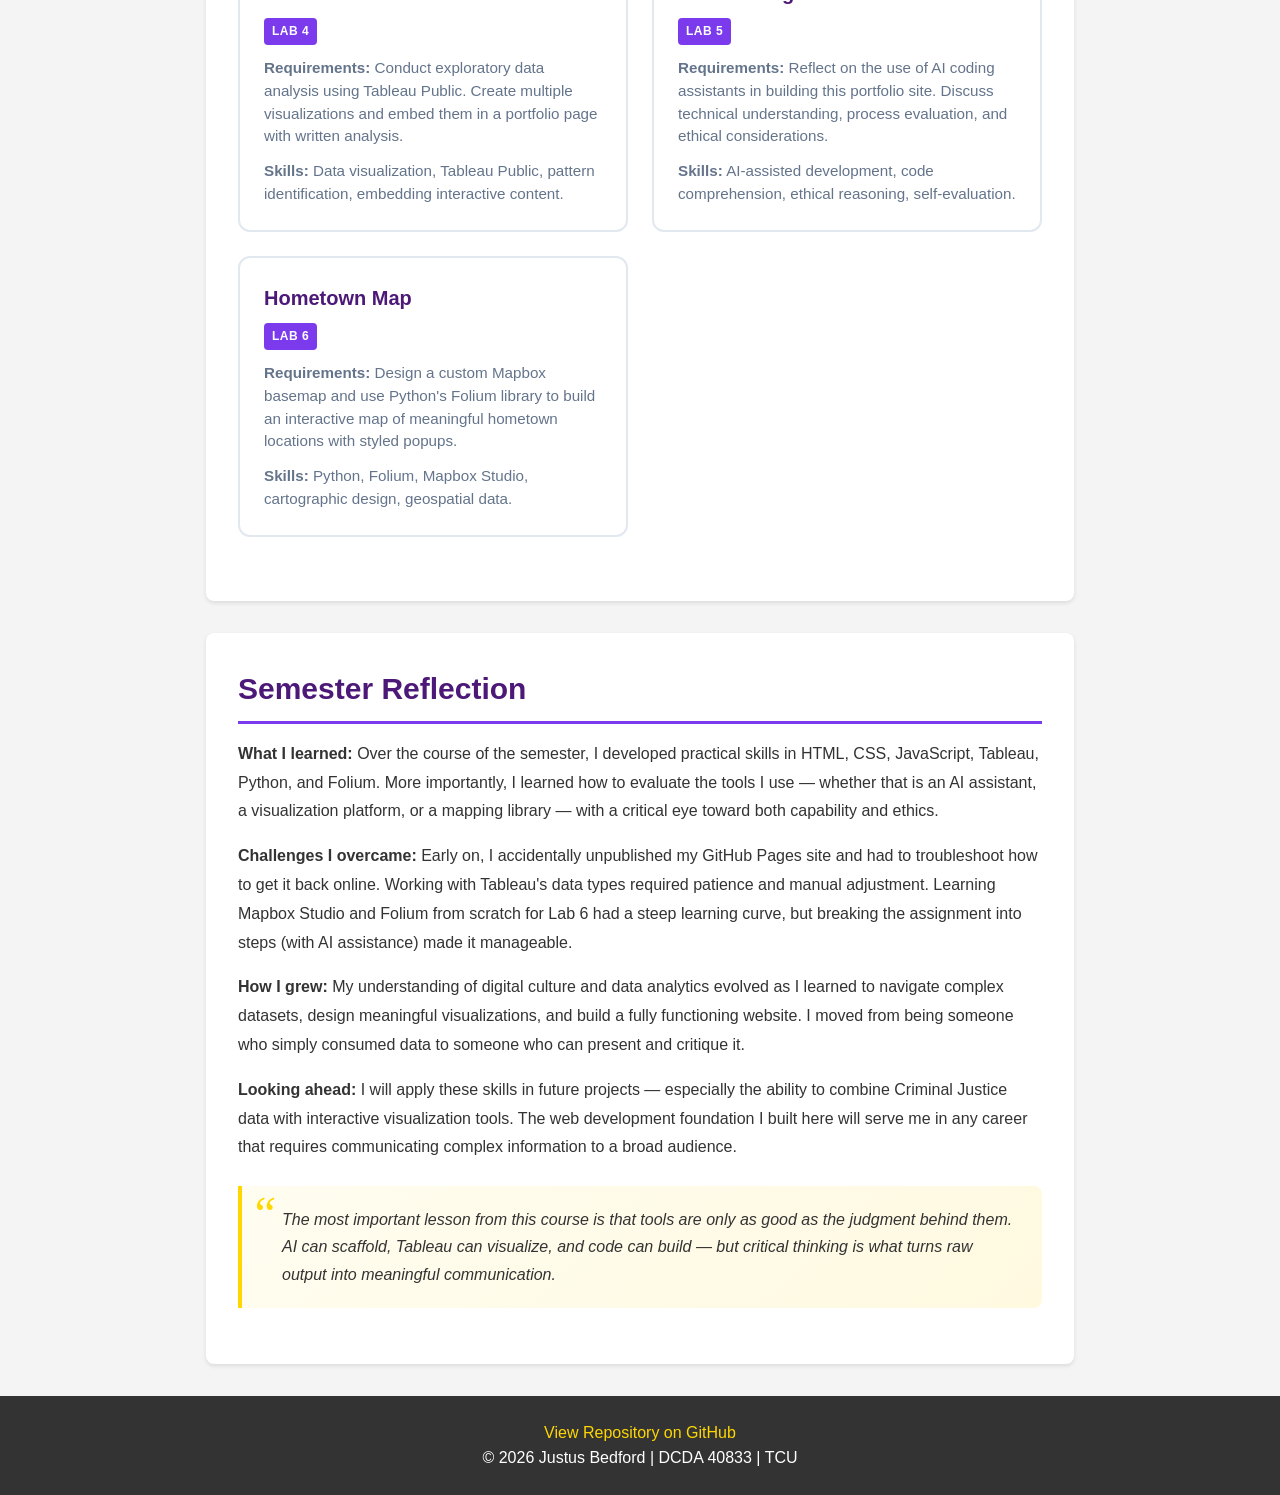
==== commit 21cf3a49: "Finished reflection" ====
--- a/index.html
+++ b/index.html
@@ -1,140 +1,232 @@
 <!DOCTYPE html>
 <html lang="en">
 <head>
+    <!-- ============================================================
+         META TAGS
+         charset: UTF-8 ensures special characters render correctly.
+         viewport: makes the page responsive on mobile devices.
+         description: helps search engines understand the page.
+         author: identifies who created this portfolio.
+         ============================================================ -->
     <meta charset="UTF-8">
     <meta name="viewport" content="width=device-width, initial-scale=1.0">
-    <meta name="description" content="Skills Portfolio showcasing work from DCDA 40833">
+    <meta name="description" content="Skills Portfolio showcasing work from DCDA 40833 — Justus Bedford, TCU Spring 2026">
     <meta name="author" content="Justus Bedford">
+
+    <!-- Page title — appears on the browser tab -->
     <title>Justus Bedford | DCDA 40833 Skills Portfolio</title>
+
+    <!-- Link to external stylesheet — all visual styling lives in styles.css -->
     <link rel="stylesheet" href="css/styles.css">
 </head>
 <body>
+
+    <!-- ============================================================
+         HEADER
+         Contains the sticky navigation bar, the dark-mode toggle,
+         and the main title / subtitle for the site.
+         ============================================================ -->
     <header>
-    <!-- Navigation: Links to all portfolio pages -->
-    <nav>
-        <button class="hamburger" aria-label="Toggle navigation" aria-expanded="false">
-            <span></span>
-            <span></span>
-            <span></span>
-        </button>
-        <ul>
-            <li><a href="index.html" class="active">Home</a></li>
-            <li><a href="Lab02.html">AI Tool Evaluation</a></li>
-            <li><a href="Lab03.html">Tufte Critique</a></li>
-            <li><a href="Lab04.html">Tableau Visualization</a></li>
-            <li><a href="Lab05.html">Lab 5
-            <li><a href="Lab06.html">Hometown Map</a></li>
-        </ul>
-        <button type="button" class="dark-mode-switch" id="darkModeToggle" title="Toggle dark mode" onclick="document.body.classList.toggle('dark-mode'); localStorage.setItem('darkMode', document.body.classList.contains('dark-mode') ? 'enabled' : 'disabled');">
-            <span class="toggle-icon">☀️</span>
-            <span class="dark-mode-label"><span class="toggle-ball"></span></span>
-            <span class="toggle-icon">🌙</span>
-        </button>
-    </nav>
-
-    <!-- Header: Your name and course info -->
+
+        <!-- ---- NAVIGATION BAR ----
+             The <nav> bar sticks to the top of the viewport as the user
+             scrolls (position: sticky in CSS).  It holds a hamburger
+             button (mobile only), the page links, and the dark-mode
+             toggle switch.
+             ---- -->
+        <nav>
+            <!-- Hamburger button — visible only on screens 768px or smaller.
+                 JavaScript toggles .nav-open on <nav> when clicked. -->
+            <button class="hamburger" aria-label="Toggle navigation" aria-expanded="false">
+                <span></span>
+                <span></span>
+                <span></span>
+            </button>
+
+            <!-- Main navigation links — one <li> per portfolio page.
+                 The "active" class highlights the current page. -->
+            <ul>
+                <li><a href="index.html" class="active">Home</a></li>
+                <li><a href="Lab02.html">Lab 2: AI Evaluation</a></li>
+                <li><a href="Lab03.html">Lab 3: Tufte Critique</a></li>
+                <li><a href="Lab04.html">Lab 4: Tableau Viz</a></li>
+                <li><a href="Lab05.html">Lab 5: Vibe Coding</a></li>
+                <li><a href="Lab06.html">Lab 6: Hometown Map</a></li>
+            </ul>
+
+            <!-- Dark-mode toggle — a <button> styled as a slider.
+                 onclick: toggles the "dark-mode" class on <body> and
+                 saves the user's preference to localStorage so it
+                 persists when they navigate to another page. -->
+            <button type="button" class="dark-mode-switch" id="darkModeToggle" title="Toggle dark mode"
+                onclick="document.body.classList.toggle('dark-mode');
+                         localStorage.setItem('darkMode',
+                             document.body.classList.contains('dark-mode') ? 'enabled' : 'disabled');">
+                <span class="toggle-icon">☀️</span>
+                <span class="dark-mode-label"><span class="toggle-ball"></span></span>
+                <span class="toggle-icon">🌙</span>
+            </button>
+        </nav>
+
+        <!-- Site title and course identifier -->
         <h1>Justus Bedford</h1>
         <p>DCDA 40833 Skills Portfolio | Spring 2026</p>
     </header>
 
+    <!-- ============================================================
+         MAIN CONTENT
+         All page content lives inside <main>.  The CSS limits its
+         width to 900px and centers it horizontally.  Each <section>
+         becomes a white card with rounded corners and a shadow.
+         ============================================================ -->
     <main>
-        <!-- Welcome Section: Brief introduction to your portfolio -->
-        <section id="welcome">
+
+        <!-- ========== WELCOME SECTION ==========
+             A brief introduction that orients the visitor.  This is the
+             first thing someone sees after the header. -->
+        <section id="welcome" class="fade-in">
             <h2>Welcome</h2>
-            <!-- TODO: Write a brief introduction (2-3 sentences) about your portfolio -->
-            <p>Welcome to my Skills Portfolio for DCDA 40833. This site showcases the work I've completed throughout the semester, demonstrating my growth in digital culture and data analytics.</p>
-            <p>Each page represents a different lab assignment, building from foundational web development skills to data visualization and interactive mapping.</p>
-        </section>
-        <!-- Above is my small professional welcome to my portfolio-->
-        <!-- About Section: Tell visitors about yourself -->
-         <!-- Here I am replacing the placeholder text with information about myself -->
-        <section id="about">
+            <p>Welcome to my Skills Portfolio for DCDA 40833. This site showcases the work I have completed throughout the Spring 2026 semester, demonstrating my growth in digital culture and data analytics.</p>
+            <p>Each page represents a different lab assignment, building from foundational web development skills to data visualization and interactive mapping. Use the navigation bar above or the cards below to explore each project.</p>
+        </section>
+
+        <!-- ========== ABOUT ME SECTION ==========
+             Personal background, interests, and goals.  Includes a
+             headshot photo stored in the images/ subfolder. -->
+        <section id="about" class="fade-in">
             <h2>About Me</h2>
-            <!-- TODO: Replace this placeholder content with information about yourself -->
+
             <p><strong>Who I am:</strong> Justus Bedford, a Criminal Justice major in his senior year at TCU.</p>
-            <p><strong>My interests:</strong> I'm passionate about data analysis and how it can be used to understand complex social issues. My interest in DCDA stems from the desire to combine my background in Criminal Justice with modern digital tools.</p>
+
+            <p><strong>My interests:</strong> I am passionate about data analysis and how it can be used to understand complex social issues. My interest in DCDA stems from the desire to combine my background in Criminal Justice with modern digital tools.</p>
+
             <p><strong>What I hope to learn:</strong> I hope to gain a deeper understanding of how data visualization and web development can be used to communicate complex information effectively.</p>
 
-            <!-- Optional: Add a photo of yourself -->
-             <!-- Here I added a photo of myself and resized it to 50% to make it look better-->
-        <img src="images/JCB_Headshot.jpg" width = "50%">
-            <!--
+            <!-- Headshot photograph — stored in the images subfolder.
+                 The image is displayed in a circular crop using border-radius:50%
+                 in the inline style and constrained to 350px max-width. -->
             <figure class="viz-container">
-                <img src="images/profile-photo.jpg" alt="Photo of Your Name">
+                <img src="images/JCB_Headshot.jpg" alt="Headshot photograph of Justus Bedford" style="max-width:350px; border-radius:50%;">
             </figure>
-            -->
-        </section>
-
-        <!-- Portfolio Section: Links to all lab pages -->
-        <section id="portfolio">
+        </section>
+
+        <!-- ========== PORTFOLIO SECTION ==========
+             A grid of clickable cards — one per lab.  Each card includes:
+               - The lab title
+               - A lab-number badge
+               - A brief synopsis of the lab requirements
+               - A note on what skills the lab demonstrates
+             Clicking a card navigates to the full lab page. -->
+        <section id="portfolio" class="fade-in">
             <h2>My Work</h2>
-            <p>Click on any card below to view that lab assignment. Focus of actual labs may change over the course of the semester:</p>
-
-            <!-- Portfolio Grid: Cards linking to each lab page -->
+            <p>Click on any card below to view the full lab page, including the written portion, embedded visualizations, and my reflections.</p>
+
+            <!-- Portfolio grid — CSS Grid with auto-fit columns -->
             <div class="portfolio-grid">
 
-                <!-- Lab 2: AI Tool Evaluation -->
+                <!-- ---- Lab 2 Card ----
+                     Lab 2 asked us to evaluate two AI tools, considering their
+                     capabilities, appropriate use, and ethical implications. -->
                 <a href="Lab02.html" class="portfolio-card">
                     <h3>AI Tool Evaluation</h3>
                     <span class="lab-tag">Lab 2</span>
-                    <p>Analysis of AI tools and their capabilities, exploring how artificial intelligence is changing digital culture.</p>
-                </a>
-
-                <!-- Lab 3: Tufte Critique -->
+                    <p><strong>Requirements:</strong> Evaluate two AI tools (one familiar, one new) in terms of capabilities, appropriate use, and ethical considerations.</p>
+                    <p><strong>Skills:</strong> Critical analysis of AI, ethical reasoning, HTML/CSS web authoring.</p>
+                </a>
+
+                <!-- ---- Lab 3 Card ----
+                     Lab 3 asked us to critique a data visualization using
+                     Edward Tufte's principles of graphical excellence. -->
                 <a href="Lab03.html" class="portfolio-card">
                     <h3>Tufte Critique</h3>
                     <span class="lab-tag">Lab 3</span>
-                    <p>Critical analysis of a data visualization using Edward Tufte's principles of graphical excellence.</p>
-                </a>
-
-                <!-- Lab 4: Tableau Visualization -->
+                    <p><strong>Requirements:</strong> Select a published data visualization and critique it using Edward Tufte's principles of information resolution and graphical integrity.</p>
+                    <p><strong>Skills:</strong> Visual literacy, critical evaluation, analytical writing.</p>
+                </a>
+
+                <!-- ---- Lab 4 Card ----
+                     Lab 4 asked us to perform exploratory data analysis in
+                     Tableau Public and embed interactive visualizations. -->
                 <a href="Lab04.html" class="portfolio-card">
                     <h3>Tableau Visualization</h3>
                     <span class="lab-tag">Lab 4</span>
-                    <p>Interactive data visualization created with Tableau Public, exploring patterns in real-world data.</p>
-                </a>
-
-                <!-- Lab 5: TBD -->
+                    <p><strong>Requirements:</strong> Conduct exploratory data analysis using Tableau Public. Create multiple visualizations and embed them in a portfolio page with written analysis.</p>
+                    <p><strong>Skills:</strong> Data visualization, Tableau Public, pattern identification, embedding interactive content.</p>
+                </a>
+
+                <!-- ---- Lab 5 Card ----
+                     Lab 5 asked us to reflect on our use of AI coding tools
+                     (vibe coding) and evaluate the process critically. -->
                 <a href="Lab05.html" class="portfolio-card">
-                    <h3>Lab 5</h3>
+                    <h3>Vibe Coding Reflection</h3>
                     <span class="lab-tag">Lab 5</span>
-                    <p>Content based on Lab 5 assignment.</p>
-                </a>
-
-                <!-- Lab 6: Hometown Map -->
+                    <p><strong>Requirements:</strong> Reflect on the use of AI coding assistants in building this portfolio site. Discuss technical understanding, process evaluation, and ethical considerations.</p>
+                    <p><strong>Skills:</strong> AI-assisted development, code comprehension, ethical reasoning, self-evaluation.</p>
+                </a>
+
+                <!-- ---- Lab 6 Card ----
+                     Lab 6 asked us to create an interactive Folium map of
+                     meaningful locations from our hometown. -->
                 <a href="Lab06.html" class="portfolio-card">
                     <h3>Hometown Map</h3>
                     <span class="lab-tag">Lab 6</span>
-                    <p>Interactive Folium map showcasing meaningful locations from my hometown with personal reflections.</p>
+                    <p><strong>Requirements:</strong> Design a custom Mapbox basemap and use Python's Folium library to build an interactive map of meaningful hometown locations with styled popups.</p>
+                    <p><strong>Skills:</strong> Python, Folium, Mapbox Studio, cartographic design, geospatial data.</p>
                 </a>
 
             </div>
-        </section>
-
-        <!-- Reflection Section: Optional semester reflection -->
-        <section id="reflection">
+            <!-- End of portfolio-grid -->
+        </section>
+
+        <!-- ========== SEMESTER REFLECTION SECTION ==========
+             An overall reflection on what was learned across all labs,
+             challenges faced, and how the student grew as a result. -->
+        <section id="reflection" class="fade-in">
             <h2>Semester Reflection</h2>
-            <!-- TODO: After completing all labs, write a reflection on your growth -->
-            <p><strong>What I learned:</strong> I developed some more troubleshooting skills with a software I've never used before</p>
-            <p><strong>Challenges I overcame:</strong> I unpublished my page and had to re-publish it after fixing the issues</p>
-            <p><strong>How I grew:</strong> My understanding of digital culture and data analytics evolved as I learned to navigate and interpret complex datasets and visualizations.</p>
-            <p><strong>Looking ahead:</strong> I will apply these skills in future projects by continuing to explore data visualization tools and methodologies.</p>
-        </section>
+
+            <p><strong>What I learned:</strong> Over the course of the semester, I developed practical skills in HTML, CSS, JavaScript, Tableau, Python, and Folium. More importantly, I learned how to evaluate the tools I use — whether that is an AI assistant, a visualization platform, or a mapping library — with a critical eye toward both capability and ethics.</p>
+
+            <p><strong>Challenges I overcame:</strong> Early on, I accidentally unpublished my GitHub Pages site and had to troubleshoot how to get it back online. Working with Tableau's data types required patience and manual adjustment. Learning Mapbox Studio and Folium from scratch for Lab 6 had a steep learning curve, but breaking the assignment into steps (with AI assistance) made it manageable.</p>
+
+            <p><strong>How I grew:</strong> My understanding of digital culture and data analytics evolved as I learned to navigate complex datasets, design meaningful visualizations, and build a fully functioning website. I moved from being someone who simply consumed data to someone who can present and critique it.</p>
+
+            <p><strong>Looking ahead:</strong> I will apply these skills in future projects — especially the ability to combine Criminal Justice data with interactive visualization tools. The web development foundation I built here will serve me in any career that requires communicating complex information to a broad audience.</p>
+
+            <!-- Key takeaway blockquote — styled with a gold left-border and
+                 decorative quotation mark via the .key-takeaway class in CSS -->
+            <blockquote class="key-takeaway">
+                The most important lesson from this course is that tools are only as good as the judgment behind them. AI can scaffold, Tableau can visualize, and code can build — but critical thinking is what turns raw output into meaningful communication.
+            </blockquote>
+        </section>
+
     </main>
 
-    <!-- Footer: Links and copyright -->
+    <!-- ============================================================
+         FOOTER
+         Contains a link to the GitHub repository and copyright info.
+         ============================================================ -->
     <footer>
-        <p><a href="https://github.com/JCBedford/DCDA40833-portfolio">View Repository on GitHub</a></p>
+        <p><a href="https://github.com/JCBedford/DCDA40833-portfolio" target="_blank">View Repository on GitHub</a></p>
         <p>&copy; 2026 Justus Bedford | DCDA 40833 | TCU</p>
     </footer>
 
+    <!-- ============================================================
+         SCRIPTS
+         1. Dark-mode restoration — checks localStorage on page load
+            and re-applies the dark-mode class if it was saved.
+         2. Hamburger menu — toggles .nav-open on <nav> when clicked;
+            also closes the menu when any link is clicked.
+         3. Scroll-fade observer — uses IntersectionObserver to add
+            .fade-in-visible to sections as they scroll into view.
+         ============================================================ -->
     <script>
         (function() {
-            // Restore dark mode from previous visit
+            /* --- 1. Restore dark mode from a previous visit --- */
             if (localStorage.getItem('darkMode') === 'enabled') {
                 document.body.classList.add('dark-mode');
             }
-            // Hamburger menu toggle
+
+            /* --- 2. Hamburger menu toggle --- */
             var hamburger = document.querySelector('.hamburger');
             var nav = document.querySelector('nav');
             if (hamburger && nav) {
@@ -142,6 +234,7 @@
                     nav.classList.toggle('nav-open');
                     this.setAttribute('aria-expanded', nav.classList.contains('nav-open'));
                 });
+                /* Close menu when a nav link is clicked */
                 var links = document.querySelectorAll('nav a');
                 for (var i = 0; i < links.length; i++) {
                     links[i].addEventListener('click', function() {
@@ -150,6 +243,27 @@
                     });
                 }
             }
+
+            /* --- 3. Scroll-fade animation ---
+               IntersectionObserver watches every element with class "fade-in".
+               When at least 10% of the element is visible in the viewport,
+               the observer adds "fade-in-visible" which triggers the CSS
+               opacity/transform transition. */
+            var fadeElements = document.querySelectorAll('.fade-in');
+            if ('IntersectionObserver' in window && fadeElements.length > 0) {
+                var observer = new IntersectionObserver(function(entries) {
+                    entries.forEach(function(entry) {
+                        if (entry.isIntersecting) {
+                            entry.target.classList.add('fade-in-visible');
+                            observer.unobserve(entry.target); /* Only animate once */
+                        }
+                    });
+                }, { threshold: 0.1 });
+
+                fadeElements.forEach(function(el) {
+                    observer.observe(el);
+                });
+            }
         })();
     </script>
 </body>
--- a/css/styles.css
+++ b/css/styles.css
@@ -1,125 +1,191 @@
-/* =========================
-   DCDA 40833 Skills Portfolio Template
-   CSS Stylesheet for Student Portfolios
-   ========================= */
-
-/* =========================
-   CSS Variables (Color Scheme)
-   ========================= */
+/* ==========================================================================
+   DCDA 40833 Skills Portfolio — Master Stylesheet
+   Author:  Justus Bedford
+   Updated: March 2026
+   
+   This stylesheet controls the visual presentation of every page in the
+   portfolio.  It uses CSS custom properties (variables) so that colors
+   can be changed in one place and applied everywhere.  A dedicated
+   "dark-mode" section overrides those variables when the user toggles
+   the dark-mode switch.
+   
+   TABLE OF CONTENTS
+   -----------------
+   1. CSS Variables (Color Scheme)
+   2. Basic Reset & Typography
+   3. Header & Navigation
+   4. Dark Mode Toggle Slider
+   5. Hamburger Menu Button
+   6. Main Content & Sections
+   7. Lab Synopsis Callout
+   8. Skill Tags
+   9. Key Takeaway Blockquote
+  10. Data Visualizations
+  11. Code Blocks
+  12. Data Tables
+  13. Framework Connections
+  14. Portfolio Cards (Home page)
+  15. Footer
+  16. Scroll-Fade Animation
+  17. Responsive Design (Mobile)
+  18. Print Styles
+  19. Dark Mode Overrides
+   ========================================================================== */
+
+
+/* ==========================================================================
+   1. CSS Variables (Color Scheme)
+   --------------------------------------------------------------------------
+   Custom properties defined on :root are available to every element.
+   Changing a value here instantly updates the entire site.
+   ========================================================================== */
 :root {
-    --primary-color: #4d1979;      /* TCU Purple */
-    --secondary-color: #7c3aed;    /* Light Purple */
-    --accent-color: #ffd700;       /* Gold accent */
-    --text-color: #333;            /* Dark gray for text */
-    --text-secondary: #64748b;     /* Lighter gray for captions */
-    --bg-color: #f4f4f4;           /* Light background */
-    --white: #ffffff;
-}
-
-/* =========================
-   Basic Reset & Typography
-   ========================= */
+    --primary-color: #4d1979;      /* TCU Purple — used for headings, nav, borders */
+    --secondary-color: #7c3aed;    /* Lighter Purple — accents, hover states */
+    --accent-color: #ffd700;       /* Gold — links in footer, dark-mode highlights */
+    --text-color: #333;            /* Dark gray — body text */
+    --text-secondary: #64748b;     /* Slate gray — captions, muted text */
+    --bg-color: #f4f4f4;           /* Light gray — page background */
+    --white: #ffffff;              /* White — section / card backgrounds */
+    --synopsis-bg: #f0e7f8;        /* Soft lavender — lab synopsis callout bg */
+    --synopsis-border: #7c3aed;    /* Purple — left-border on synopsis callout */
+}
+
+/* ==========================================================================
+   2. Basic Reset & Typography
+   --------------------------------------------------------------------------
+   The universal selector (*) removes default margins and padding so that
+   every element starts from a clean slate.  box-sizing: border-box makes
+   width/height calculations include padding and border.
+   ========================================================================== */
 * {
     margin: 0;
     padding: 0;
     box-sizing: border-box;
 }
 
+/* Smooth scrolling when a user clicks an anchor link (e.g., #portfolio) */
 html {
-    scroll-behavior: smooth;       /* Smooth scrolling for anchor links */
+    scroll-behavior: smooth;
 }
 
 body {
-    font-family: -apple-system, BlinkMacSystemFont, 'Segoe UI', 'Roboto', 'Helvetica Neue', Arial, sans-serif;
-    line-height: 1.6;
+    /* System font stack — uses the OS's native font for fast rendering */
+    font-family: -apple-system, BlinkMacSystemFont, 'Segoe UI', 'Roboto',
+                 'Helvetica Neue', Arial, sans-serif;
+    line-height: 1.6;                      /* Comfortable reading spacing */
     color: var(--text-color);
     background-color: var(--bg-color);
-    /* Smooth transition when toggling dark mode */
+    /* Smooth background/color transition when dark mode is toggled */
     transition: background-color 0.3s ease, color 0.3s ease;
 }
 
-/* =========================
-   Header & Navigation
-   ========================= */
-/* Style semantic tags directly - no classes needed! */
+/* ==========================================================================
+   3. Header & Navigation
+   --------------------------------------------------------------------------
+   The <header> uses the primary TCU purple with a gradient.  Inside it,
+   <nav> sits at the top with position:sticky so it stays visible as the
+   user scrolls.  The nav uses flexbox to lay out links horizontally.
+   ========================================================================== */
+
+/* ---- Site Header ---- */
+/* Gradient adds visual depth — goes from dark purple (left) to lighter purple (right) */
 header {
-    background-color: var(--primary-color);
+    background: linear-gradient(135deg, var(--primary-color) 0%, var(--secondary-color) 100%);
     color: white;
-    padding: 2rem 0;
+    padding: 2.5rem 0 2rem;            /* Top/bottom breathing room */
     text-align: center;
-    box-shadow: 0 2px 4px rgba(0, 0, 0, 0.1);
+    /* Subtle shadow separates header from page content */
+    box-shadow: 0 4px 12px rgba(0, 0, 0, 0.15);
     transition: background-color 0.3s ease;
 }
 
+/* Main title text inside header */
 header h1 {
     color: white;
     margin: 0 0 0.5rem 0;
-    font-size: 2rem;
-}
-
+    font-size: 2.25rem;
+    /* Slight letter-spacing for a more polished look */
+    letter-spacing: 0.5px;
+}
+
+/* Subtitle / course info line */
 header p {
     margin: 0;
     opacity: 0.9;
     font-size: 1.1rem;
-}
-
+    letter-spacing: 0.3px;
+}
+
+/* ---- Navigation Bar ---- */
 nav {
-    background-color: #3d1461;
+    background-color: #3d1461;          /* Slightly darker purple than the header */
     padding: 0.75rem;
-    display: flex;              /* Make nav a flex container */
-    justify-content: center;    /* Center the ul inside nav */
-    align-items: center;        /* Vertically center items */
-    position: sticky;           /* Stick to top when scrolling */
+    display: flex;                      /* Flexbox — items sit side-by-side */
+    justify-content: center;            /* Center the <ul> list */
+    align-items: center;                /* Vertically center all children */
+    position: sticky;                   /* Stick to the top of the viewport on scroll */
     top: 0;
-    z-index: 100;
+    z-index: 100;                       /* Stay above all other content */
     box-shadow: 0 2px 4px rgba(0, 0, 0, 0.1);
     transition: background-color 0.3s ease;
 }
 
-/* Style the navigation list */
+/* Unordered list that holds the nav links */
 nav ul {
-    list-style: none;           /* Remove bullets */
-    padding: 0;                 /* Remove default padding */
-    margin: 0;                  /* Remove default margin */
-    display: flex;              /* Arrange items horizontally */
-    flex-direction: row;        /* Explicit: horizontal on desktop */
-    justify-content: center;    /* Center the items */
-    gap: 1rem;                  /* Space between items */
-    flex-wrap: wrap;            /* Wrap on small screens */
-}
-
+    list-style: none;                   /* Remove default bullet points */
+    padding: 0;
+    margin: 0;
+    display: flex;                      /* Horizontal layout */
+    flex-direction: row;
+    justify-content: center;
+    gap: 0.75rem;                       /* Even spacing between each <li> */
+    flex-wrap: wrap;                    /* Wrap to next line if viewport is narrow */
+}
+
+/* Remove any residual list-style from <li> elements */
 nav li {
-    list-style: none;           /* Extra insurance - remove bullets */
-}
-
+    list-style: none;
+}
+
+/* Individual nav links */
 nav a {
     color: white;
-    text-decoration: none;
+    text-decoration: none;              /* Remove underline */
     padding: 0.5rem 1rem;
-    transition: background-color 0.3s ease;
     border-radius: 4px;
-}
-
+    font-size: 0.95rem;
+    /* Smooth hover transition */
+    transition: background-color 0.3s ease, transform 0.2s ease;
+}
+
+/* Hover state — purple highlight and slight lift */
 nav a:hover {
     background-color: var(--primary-color);
-}
-
-/* Highlight the current page link in the nav */
+    transform: translateY(-1px);
+}
+
+/* Active page indicator — filled purple background + bold text */
 nav a.active {
     background-color: var(--primary-color);
     font-weight: 600;
     border-radius: 4px;
 }
 
-/* =========================
-   Dark Mode Toggle Slider
-   ========================= */
-/* Container — a real <button> so it's natively clickable */
+/* ==========================================================================
+   4. Dark Mode Toggle Slider
+   --------------------------------------------------------------------------
+   A <button> styled to look like a sun/moon slider.  Clicking it toggles
+   the "dark-mode" class on <body> via inline JavaScript and saves the
+   preference in localStorage so it persists across page loads.
+   ========================================================================== */
+
+/* Outer container — styled as a pill-shaped button */
 .dark-mode-switch {
-    margin-left: auto;
+    margin-left: auto;                  /* Push to the right side of the nav */
     display: flex;
     align-items: center;
-    flex-shrink: 0;
+    flex-shrink: 0;                     /* Don't shrink if nav gets tight */
     gap: 6px;
     cursor: pointer;
     padding: 4px 10px;
@@ -127,7 +193,7 @@
     border-radius: 30px;
     background: rgba(255, 255, 255, 0.1);
     transition: background 0.3s ease, border-color 0.3s ease;
-    /* Reset default button styles */
+    /* Reset native <button> styles */
     font: inherit;
     color: inherit;
     outline: none;
@@ -135,31 +201,32 @@
     appearance: none;
 }
 
+/* Hover glow effect */
 .dark-mode-switch:hover {
     background: rgba(255, 255, 255, 0.2);
     border-color: rgba(255, 255, 255, 0.7);
 }
 
-/* Sun / moon emoji icons flanking the track */
+/* Sun and Moon emoji icons */
 .toggle-icon {
     font-size: 1.1rem;
     line-height: 1;
-    user-select: none;
-}
-
-/* The slider track */
+    user-select: none;                  /* Prevent accidental text selection */
+}
+
+/* The small oval "track" between the icons */
 .dark-mode-label {
     display: block;
     width: 44px;
     height: 24px;
-    background-color: #888;        /* Track color (light mode) */
+    background-color: #888;            /* Neutral gray when light mode */
     border-radius: 24px;
     position: relative;
     cursor: pointer;
     transition: background-color 0.3s ease;
 }
 
-/* The sliding ball */
+/* The round "ball" that slides left/right */
 .toggle-ball {
     position: absolute;
     top: 3px;
@@ -169,28 +236,35 @@
     background-color: #fff;
     border-radius: 50%;
     transition: transform 0.3s ease;
-    box-shadow: 0 1px 3px rgba(0,0,0,0.3);
-}
-
-/* When dark mode is active → slide ball right and change track color */
+    box-shadow: 0 1px 3px rgba(0, 0, 0, 0.3);
+}
+
+/* --- Dark-mode active states for the toggle --- */
+/* Gold border glow when dark mode is on */
 body.dark-mode .dark-mode-switch {
     border-color: var(--accent-color);
     background: rgba(255, 215, 0, 0.15);
 }
 
+/* Track turns gold */
 body.dark-mode .dark-mode-label {
-    background-color: var(--accent-color);   /* Gold track in dark mode */
-}
-
+    background-color: var(--accent-color);
+}
+
+/* Ball slides to the right (moon side) */
 body.dark-mode .toggle-ball {
-    transform: translateX(20px);             /* Slide to right */
-}
-
-/* =========================
-   Hamburger Menu Button
-   ========================= */
+    transform: translateX(20px);
+}
+
+/* ==========================================================================
+   5. Hamburger Menu Button
+   --------------------------------------------------------------------------
+   Hidden on desktop (display:none).  On mobile (<768px) it becomes visible
+   and toggles the nav links open/closed.  Three <span> bars animate into
+   an "X" when the nav has the .nav-open class.
+   ========================================================================== */
 .hamburger {
-    display: none;
+    display: none;                      /* Hidden on desktop */
     flex-direction: column;
     justify-content: center;
     gap: 5px;
@@ -198,52 +272,59 @@
     border: none;
     cursor: pointer;
     padding: 0.5rem;
-    z-index: 110;
-}
-
+    z-index: 110;                       /* Above the nav overlay */
+}
+
+/* Each bar of the hamburger icon */
 .hamburger span {
     display: block;
     width: 25px;
     height: 3px;
     background-color: white;
     border-radius: 2px;
+    /* Smooth rotation/fade for the X animation */
     transition: transform 0.3s ease, opacity 0.3s ease;
 }
 
-/* Animate to X when open */
+/* --- X animation when menu is open --- */
+/* Top bar rotates 45 degrees and shifts down */
 nav.nav-open .hamburger span:nth-child(1) {
     transform: translateY(8px) rotate(45deg);
 }
-
+/* Middle bar fades out */
 nav.nav-open .hamburger span:nth-child(2) {
     opacity: 0;
 }
-
+/* Bottom bar rotates -45 degrees and shifts up */
 nav.nav-open .hamburger span:nth-child(3) {
     transform: translateY(-8px) rotate(-45deg);
 }
 
-/* =========================
-   Main Content
-   ========================= */
-/* Style main semantic tag directly */
+/* ==========================================================================
+   6. Main Content & Sections
+   --------------------------------------------------------------------------
+   <main> is horizontally centered with a max-width so text lines don't
+   stretch too wide.  Each <section> inside gets a white card appearance
+   with rounded corners and a box shadow.
+   ========================================================================== */
 main {
-    max-width: 900px;          /* Don't get too wide */
-    margin: 2rem auto;         /* Center horizontally */
-    padding: 0 1rem;           /* Space on sides for mobile */
-}
-
-/* All sections inside main get consistent styling */
+    max-width: 900px;                   /* Comfortable reading width */
+    margin: 2rem auto;                  /* Center horizontally */
+    padding: 0 1rem;                    /* Side padding for mobile */
+}
+
+/* White card styling for every section */
 main section {
     background-color: var(--white);
     padding: 2rem;
-    margin-bottom: 2rem;       /* Space between sections */
-    border-radius: 8px;        /* Rounded corners */
+    margin-bottom: 2rem;
+    border-radius: 8px;
     box-shadow: 0 2px 4px rgba(0, 0, 0, 0.1);
+    /* Smooth transition for dark mode toggle */
     transition: background-color 0.3s ease, color 0.3s ease;
 }
 
-/* Style h2 headings inside sections */
+/* Section headings — purple with an underline accent */
 main section h2 {
     color: var(--primary-color);
     border-bottom: 3px solid var(--secondary-color);
@@ -252,6 +333,7 @@
     font-size: 1.875rem;
 }
 
+/* Sub-headings within sections */
 main section h3 {
     color: var(--text-color);
     margin-top: 1.5rem;
@@ -259,7 +341,7 @@
     font-size: 1.5rem;
 }
 
-/* Paragraphs inside sections */
+/* Paragraphs — generous line height for readability */
 main section p {
     margin-bottom: 1rem;
     line-height: 1.8;
@@ -276,24 +358,120 @@
     margin-bottom: 0.5rem;
 }
 
-/* =========================
-   Data Visualizations
-   ========================= */
-/* Container for charts and images */
+
+/* ==========================================================================
+   7. Lab Synopsis Callout
+   --------------------------------------------------------------------------
+   A styled box that appears at the top of each lab page to summarize
+   the lab's requirements.  Uses a left-border accent and a light
+   background to visually distinguish it from regular content.
+   ========================================================================== */
+.lab-synopsis {
+    background: var(--synopsis-bg);             /* Soft lavender */
+    border-left: 5px solid var(--synopsis-border); /* Purple accent stripe */
+    border-radius: 0 8px 8px 0;                /* Rounded right corners only */
+    padding: 1.25rem 1.5rem;
+    margin-bottom: 1.5rem;
+    font-size: 0.95rem;
+    line-height: 1.7;
+}
+
+/* Bold heading inside the synopsis box */
+.lab-synopsis strong {
+    color: var(--primary-color);
+    display: block;
+    margin-bottom: 0.4rem;
+    font-size: 1rem;
+}
+
+
+/* ==========================================================================
+   8. Skill Tags
+   --------------------------------------------------------------------------
+   Small pill-shaped badges used to highlight specific tools or technologies
+   learned in each lab (e.g., "HTML", "Tableau", "Python").
+   ========================================================================== */
+.skill-tags {
+    display: flex;
+    flex-wrap: wrap;                    /* Wrap to next line if needed */
+    gap: 0.5rem;
+    margin: 1rem 0;
+}
+
+/* Individual tag */
+.skill-tag {
+    display: inline-block;
+    background: var(--secondary-color);
+    color: #fff;
+    font-size: 0.78rem;
+    font-weight: 600;
+    padding: 0.3rem 0.75rem;
+    border-radius: 20px;               /* Pill shape */
+    letter-spacing: 0.3px;
+    text-transform: uppercase;
+    /* Subtle hover effect */
+    transition: background 0.2s ease, transform 0.2s ease;
+}
+
+.skill-tag:hover {
+    background: var(--primary-color);
+    transform: scale(1.05);
+}
+
+
+/* ==========================================================================
+   9. Key Takeaway Blockquote
+   --------------------------------------------------------------------------
+   A styled <blockquote> used to highlight important reflections or
+   conclusions at the end of a section.  Features a large decorative
+   quotation mark and a gold left border.
+   ========================================================================== */
+.key-takeaway {
+    border-left: 4px solid var(--accent-color);    /* Gold accent stripe */
+    background: linear-gradient(135deg, #fffdf0, #fff9e0); /* Warm cream */
+    padding: 1.25rem 1.5rem 1.25rem 2.5rem;       /* Extra left padding for the quote mark */
+    margin: 1.5rem 0;
+    border-radius: 0 8px 8px 0;
+    font-style: italic;
+    position: relative;
+    line-height: 1.7;
+}
+
+/* Decorative opening quotation mark */
+.key-takeaway::before {
+    content: "\201C";                               /* Left double quotation mark */
+    font-size: 3rem;
+    color: var(--accent-color);
+    position: absolute;
+    left: 0.5rem;
+    top: 0.25rem;
+    line-height: 1;
+    font-family: Georgia, serif;
+}
+
+/* ==========================================================================
+  10. Data Visualizations
+   --------------------------------------------------------------------------
+   .viz-container wraps images, figures, and Tableau embeds.  Images are
+   made responsive (max-width:100%) so they never overflow their container.
+   ========================================================================== */
+
+/* Centered container for charts and images */
 .viz-container {
     margin: 2rem 0;
     text-align: center;
 }
 
+/* Responsive images inside the container */
 .viz-container img {
-    max-width: 100%;           /* Responsive: never wider than container */
-    height: auto;              /* Maintain aspect ratio */
+    max-width: 100%;                    /* Never wider than parent */
+    height: auto;                       /* Keep aspect ratio */
     border-radius: 8px;
     box-shadow: 0 4px 6px rgba(0, 0, 0, 0.1);
     margin-bottom: 0.5rem;
 }
 
-/* Figure captions */
+/* Italic captions below figures */
 .viz-container figcaption {
     font-style: italic;
     color: var(--text-secondary);
@@ -301,7 +479,28 @@
     margin-top: 0.5rem;
 }
 
-/* Grid layout for multiple visualizations */
+/* Standalone figure styling (used in Lab 02, Lab 03) */
+figure {
+    margin: 2rem 0;
+    text-align: center;
+}
+
+figure img {
+    max-width: 100%;
+    height: auto;
+    border-radius: 8px;
+    box-shadow: 0 4px 8px rgba(0, 0, 0, 0.12);
+}
+
+figcaption {
+    font-style: italic;
+    color: var(--text-secondary);
+    font-size: 0.9rem;
+    margin-top: 0.75rem;
+    line-height: 1.5;
+}
+
+/* Grid layout when multiple visualizations sit side-by-side */
 .viz-grid {
     display: grid;
     grid-template-columns: repeat(auto-fit, minmax(300px, 1fr));
@@ -309,27 +508,31 @@
     margin: 2rem 0;
 }
 
-/* =========================
-   Code Blocks
-   ========================= */
-/* Improve pre/code styling for Python code */
+/* ==========================================================================
+  11. Code Blocks
+   --------------------------------------------------------------------------
+   <pre> gets a dark editor-like background (Monokai-inspired).  <code>
+   uses a monospace font.  Inline code (inside <p> or <li>) gets a light
+   gray background with a pink/red color for contrast.
+   ========================================================================== */
 pre {
-    background: #2d2d2d;          /* Dark background */
-    color: #f8f8f2;               /* Light text */
+    background: #2d2d2d;
+    color: #f8f8f2;
     border: none;
     border-radius: 8px;
     padding: 1.5rem;
-    overflow-x: auto;
+    overflow-x: auto;                   /* Horizontal scroll for long lines */
     margin: 1.5rem 0;
     font-size: 0.9rem;
     line-height: 1.5;
 }
 
 code {
-    font-family: 'SF Mono', Monaco, 'Cascadia Code', 'Roboto Mono', Consolas, 'Courier New', monospace;
-}
-
-/* Inline code (inside paragraphs) */
+    font-family: 'SF Mono', Monaco, 'Cascadia Code', 'Roboto Mono',
+                 Consolas, 'Courier New', monospace;
+}
+
+/* Inline code inside paragraphs or list items */
 p code, li code {
     background: #f4f4f4;
     color: #c7254e;
@@ -338,7 +541,7 @@
     font-size: 0.9em;
 }
 
-/* Code block titles */
+/* Optional: titled code block header (e.g., "Python") */
 .code-title {
     background: #1e1e1e;
     color: #9cdcfe;
@@ -349,17 +552,20 @@
     margin-bottom: -0.5rem;
 }
 
+/* Remove top radius when preceded by a code-title */
 .code-title + pre {
     border-radius: 0 0 8px 8px;
     margin-top: 0;
 }
 
-/* =========================
-   Data Tables
-   ========================= */
+/* ==========================================================================
+  12. Data Tables
+   --------------------------------------------------------------------------
+   Clean table design with TCU purple header row and zebra-striped body rows.
+   ========================================================================== */
 table {
     width: 100%;
-    border-collapse: collapse;
+    border-collapse: collapse;          /* Merge adjacent borders */
     margin: 1.5rem 0;
     background: var(--white);
 }
@@ -370,16 +576,19 @@
     border: 1px solid #e2e8f0;
 }
 
+/* Purple header row */
 th {
     background: var(--primary-color);
     color: white;
     font-weight: 600;
 }
 
+/* Alternating row color for readability */
 tr:nth-child(even) {
     background: #f8f9fa;
 }
 
+/* Narrower results table used on data pages */
 .results-table {
     font-size: 0.95rem;
     margin: 1.5rem auto;
@@ -395,15 +604,18 @@
     font-weight: 500;
 }
 
-/* Highlight key rows */
+/* Highlighted row (e.g., totals or important values) */
 .results-table tr.highlight {
     background: #fff3cd;
     font-weight: bold;
 }
 
-/* =========================
-   Framework Connections
-   ========================= */
+/* ==========================================================================
+  13. Framework Connections
+   --------------------------------------------------------------------------
+   A callout box that connects lab work to course concepts or frameworks.
+   Uses a gradient background and a left-border accent.
+   ========================================================================== */
 .framework-callout {
     background: linear-gradient(135deg, #f0e7f8, #e9d5ff);
     border-left: 5px solid var(--secondary-color);
@@ -421,10 +633,14 @@
     color: var(--secondary-color);
 }
 
-/* =========================
-   Portfolio Cards
-   ========================= */
-/* Grid layout for portfolio cards on home page */
+/* ==========================================================================
+  14. Portfolio Cards (Home Page)
+   --------------------------------------------------------------------------
+   A CSS Grid of clickable cards on the home page.  Each card links to a
+   lab page.  Cards lift up and gain a shadow on hover.
+   ========================================================================== */
+
+/* Grid container — auto-fit creates as many columns as will fit */
 .portfolio-grid {
     display: grid;
     grid-template-columns: repeat(auto-fit, minmax(280px, 1fr));
@@ -432,31 +648,53 @@
     margin: 2rem 0;
 }
 
-/* Individual portfolio card styling */
+/* Individual card — entire card is an <a> tag for accessibility */
 .portfolio-card {
     display: block;
     background: var(--white);
     border: 2px solid #e2e8f0;
     border-radius: 12px;
     padding: 1.5rem;
-    text-decoration: none;
+    text-decoration: none;              /* Remove link underline */
     color: var(--text-color);
+    position: relative;
+    overflow: hidden;                   /* Clip the decorative accent bar */
+    /* Smooth hover animation */
     transition: all 0.3s ease;
-    position: relative;
-}
-
+}
+
+/* Decorative top accent bar — appears on hover via opacity */
+.portfolio-card::before {
+    content: "";
+    position: absolute;
+    top: 0;
+    left: 0;
+    right: 0;
+    height: 4px;
+    background: linear-gradient(90deg, var(--primary-color), var(--accent-color));
+    opacity: 0;
+    transition: opacity 0.3s ease;
+}
+
+/* On hover: lift, shadow, and reveal accent bar */
 .portfolio-card:hover {
     border-color: var(--primary-color);
-    box-shadow: 0 8px 16px rgba(77, 25, 121, 0.15);
-    transform: translateY(-4px);
-}
-
+    box-shadow: 0 8px 20px rgba(77, 25, 121, 0.18);
+    transform: translateY(-5px);
+}
+
+.portfolio-card:hover::before {
+    opacity: 1;
+}
+
+/* Card title */
 .portfolio-card h3 {
     color: var(--primary-color);
     margin: 0 0 0.5rem 0;
     font-size: 1.25rem;
 }
 
+/* Card description */
 .portfolio-card p {
     color: var(--text-secondary);
     font-size: 0.95rem;
@@ -464,7 +702,7 @@
     line-height: 1.5;
 }
 
-/* Lab tag badge on portfolio cards */
+/* Lab number badge on each card */
 .lab-tag {
     display: inline-block;
     background: var(--secondary-color);
@@ -477,9 +715,11 @@
     letter-spacing: 0.5px;
 }
 
-/* =========================
-   Footer (semantic tag)
-   ========================= */
+/* ==========================================================================
+  15. Footer
+   --------------------------------------------------------------------------
+   Dark footer with centered text.  Links use the gold accent color.
+   ========================================================================== */
 footer {
     background-color: #333;
     color: white;
@@ -498,19 +738,44 @@
     text-decoration: underline;
 }
 
-/* =========================
-   Responsive Design (Mobile)
-   ========================= */
+/* ==========================================================================
+  16. Scroll-Fade Animation
+   --------------------------------------------------------------------------
+   Sections start invisible and slightly below their final position.
+   When the .fade-in-visible class is added (via the IntersectionObserver
+   in the HTML <script>), they fade up into view.
+   ========================================================================== */
+.fade-in {
+    opacity: 0;
+    transform: translateY(20px);
+    transition: opacity 0.6s ease-out, transform 0.6s ease-out;
+}
+
+/* State after the observer triggers */
+.fade-in.fade-in-visible {
+    opacity: 1;
+    transform: translateY(0);
+}
+
+
+/* ==========================================================================
+  17. Responsive Design (Mobile — screens 768px or narrower)
+   --------------------------------------------------------------------------
+   On small screens the hamburger button becomes visible, nav links stack
+   vertically, and section padding is reduced to save space.
+   ========================================================================== */
 @media (max-width: 768px) {
+    /* Smaller heading on mobile */
     header h1 {
-        font-size: 1.5rem;     /* Smaller on mobile */
-    }
-
-    /* Show hamburger button on mobile */
+        font-size: 1.5rem;
+    }
+
+    /* Show the hamburger button */
     .hamburger {
         display: flex;
     }
 
+    /* Nav becomes a collapsible wrapper */
     nav {
         font-size: 0.9rem;
         justify-content: flex-start;
@@ -518,7 +783,7 @@
         flex-wrap: wrap;
     }
 
-    /* Hide nav links by default on mobile */
+    /* Nav links hidden by default on mobile */
     nav ul {
         display: none;
         flex-direction: column;
@@ -528,42 +793,48 @@
         padding: 0.5rem 0;
     }
 
+    /* Full-width links for easy tapping */
     nav a {
         display: block;
         width: 100%;
         text-align: center;
     }
 
-    /* Show links when hamburger is toggled */
+    /* Shown when hamburger is toggled (JavaScript adds .nav-open) */
     nav.nav-open ul {
         display: flex;
     }
 
-    /* Make each list item full-width on mobile */
+    /* Full-width list items */
     nav ul li {
         display: block;
         width: 100%;
         margin-right: 0;
     }
 
-    /* Keep the dark-mode slider visible on mobile */
+    /* Keep toggle visible and pushed right on mobile */
     .dark-mode-switch {
         margin-left: auto;
         order: 1;
     }
 
+    /* Less padding inside cards on mobile */
     main section {
-        padding: 1rem;         /* Less padding on mobile */
-    }
-
+        padding: 1rem;
+    }
+
+    /* Single-column visualization grid on mobile */
     .viz-grid {
-        grid-template-columns: 1fr;  /* Single column on mobile */
-    }
-}
-
-/* =========================
-   Print Styles (Optional)
-   ========================= */
+        grid-template-columns: 1fr;
+    }
+}
+
+
+/* ==========================================================================
+  18. Print Styles
+   --------------------------------------------------------------------------
+   When the user prints the page, hide the navigation and drop shadows.
+   ========================================================================== */
 @media print {
     nav {
         display: none;
@@ -571,40 +842,41 @@
 
     main section {
         box-shadow: none;
-        page-break-inside: avoid;
-    }
-}
-
-/* =========================
-   Dark Mode Overrides
-   =========================
-   When the user clicks the dark-mode toggle, JavaScript adds
-   the "dark-mode" class to <body>.  These rules override the
-   light-theme CSS custom properties and any hard-coded colors
-   so the entire page switches to a dark palette.
-   ========================= */
+        page-break-inside: avoid;       /* Try not to split a section across pages */
+    }
+}
+
+/* ==========================================================================
+  19. Dark Mode Overrides
+   --------------------------------------------------------------------------
+   When the user clicks the dark-mode toggle, JavaScript adds the
+   "dark-mode" class to <body>.  These rules override custom properties
+   and hard-coded colors to switch to a deep-navy palette.
+   ========================================================================== */
 body.dark-mode {
-    --bg-color: #1a1a2e;            /* Deep navy background */
-    --text-color: #e0e0e0;          /* Light gray text */
-    --white: #2a2a3e;               /* Dark card / section bg */
-    --primary-color: #7c3aed;       /* Lighter purple for contrast */
-    --secondary-color: #a78bfa;     /* Softer purple accents */
-    --text-secondary: #a0a0b0;      /* Muted caption text */
-    --accent-color: #ffd700;        /* Gold stays the same */
-
-    /* Explicit overrides (belt-and-suspenders for all browsers) */
+    --bg-color: #1a1a2e;                /* Deep navy page background */
+    --text-color: #e0e0e0;              /* Light gray body text */
+    --white: #2a2a3e;                   /* Dark card / section background */
+    --primary-color: #7c3aed;           /* Brighter purple for contrast */
+    --secondary-color: #a78bfa;         /* Softer purple accents */
+    --text-secondary: #a0a0b0;          /* Muted caption text */
+    --accent-color: #ffd700;            /* Gold stays the same */
+    --synopsis-bg: #2a2040;             /* Darker synopsis callout bg */
+    --synopsis-border: #a78bfa;         /* Lighter purple border */
+
+    /* Explicit overrides for maximum browser compatibility */
     background-color: #1a1a2e;
     color: #e0e0e0;
 }
 
-/* Nav bar in dark mode */
+/* Nav bar in dark mode — even deeper navy */
 body.dark-mode nav {
     background-color: #16162a;
 }
 
-/* Header in dark mode */
+/* Header gradient shifts to brighter purple range */
 body.dark-mode header {
-    background-color: #7c3aed;
+    background: linear-gradient(135deg, #5b21b6 0%, #7c3aed 100%);
 }
 
 /* Section cards in dark mode */
@@ -675,25 +947,50 @@
     background: linear-gradient(135deg, #2a2040, #3a2a5e);
 }
 
-/* Images — slight rounding already exists, add a subtle border */
+/* Image shadow increase for dark backgrounds */
 body.dark-mode .viz-container img {
     box-shadow: 0 4px 6px rgba(0, 0, 0, 0.4);
 }
 
-/* Lab tag badge */
+body.dark-mode figure img {
+    box-shadow: 0 4px 6px rgba(0, 0, 0, 0.4);
+}
+
+/* Lab tag badge — lighter purple in dark mode */
 body.dark-mode .lab-tag {
     background: #a78bfa;
 }
 
-/* Links in dark mode */
+/* Key takeaway blockquote — dark background variant */
+body.dark-mode .key-takeaway {
+    background: linear-gradient(135deg, #2a2a3e, #332a1e);
+    color: #e0e0e0;
+}
+
+/* Synopsis callout — dark background */
+body.dark-mode .lab-synopsis {
+    background: var(--synopsis-bg);
+    border-left-color: var(--synopsis-border);
+    color: #e0e0e0;
+}
+
+/* Skill tags — softer purple in dark mode */
+body.dark-mode .skill-tag {
+    background: #a78bfa;
+    color: #1a1a2e;
+}
+
+/* General links in dark mode — purple */
 body.dark-mode a {
     color: #a78bfa;
 }
 
+/* Nav links stay white */
 body.dark-mode nav a {
     color: white;
 }
 
+/* Footer links stay gold */
 body.dark-mode footer a {
     color: #ffd700;
 }
